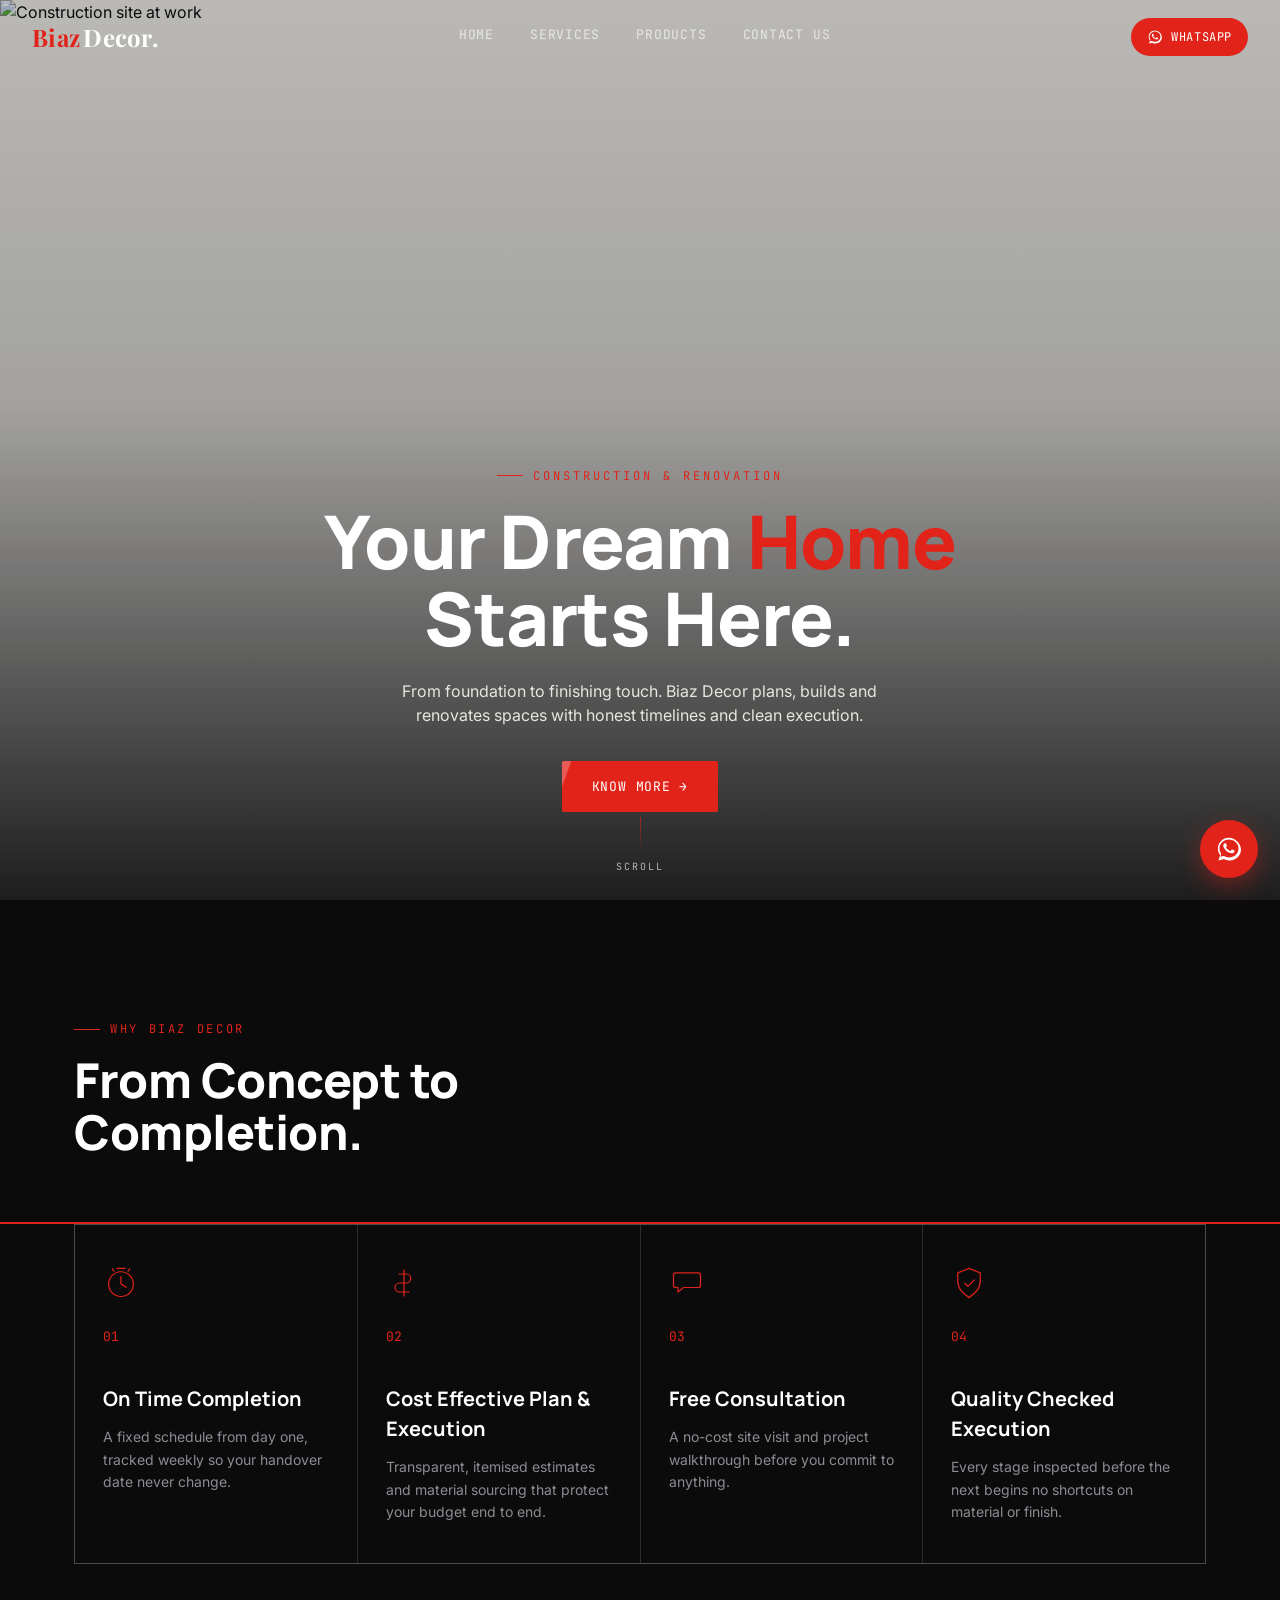
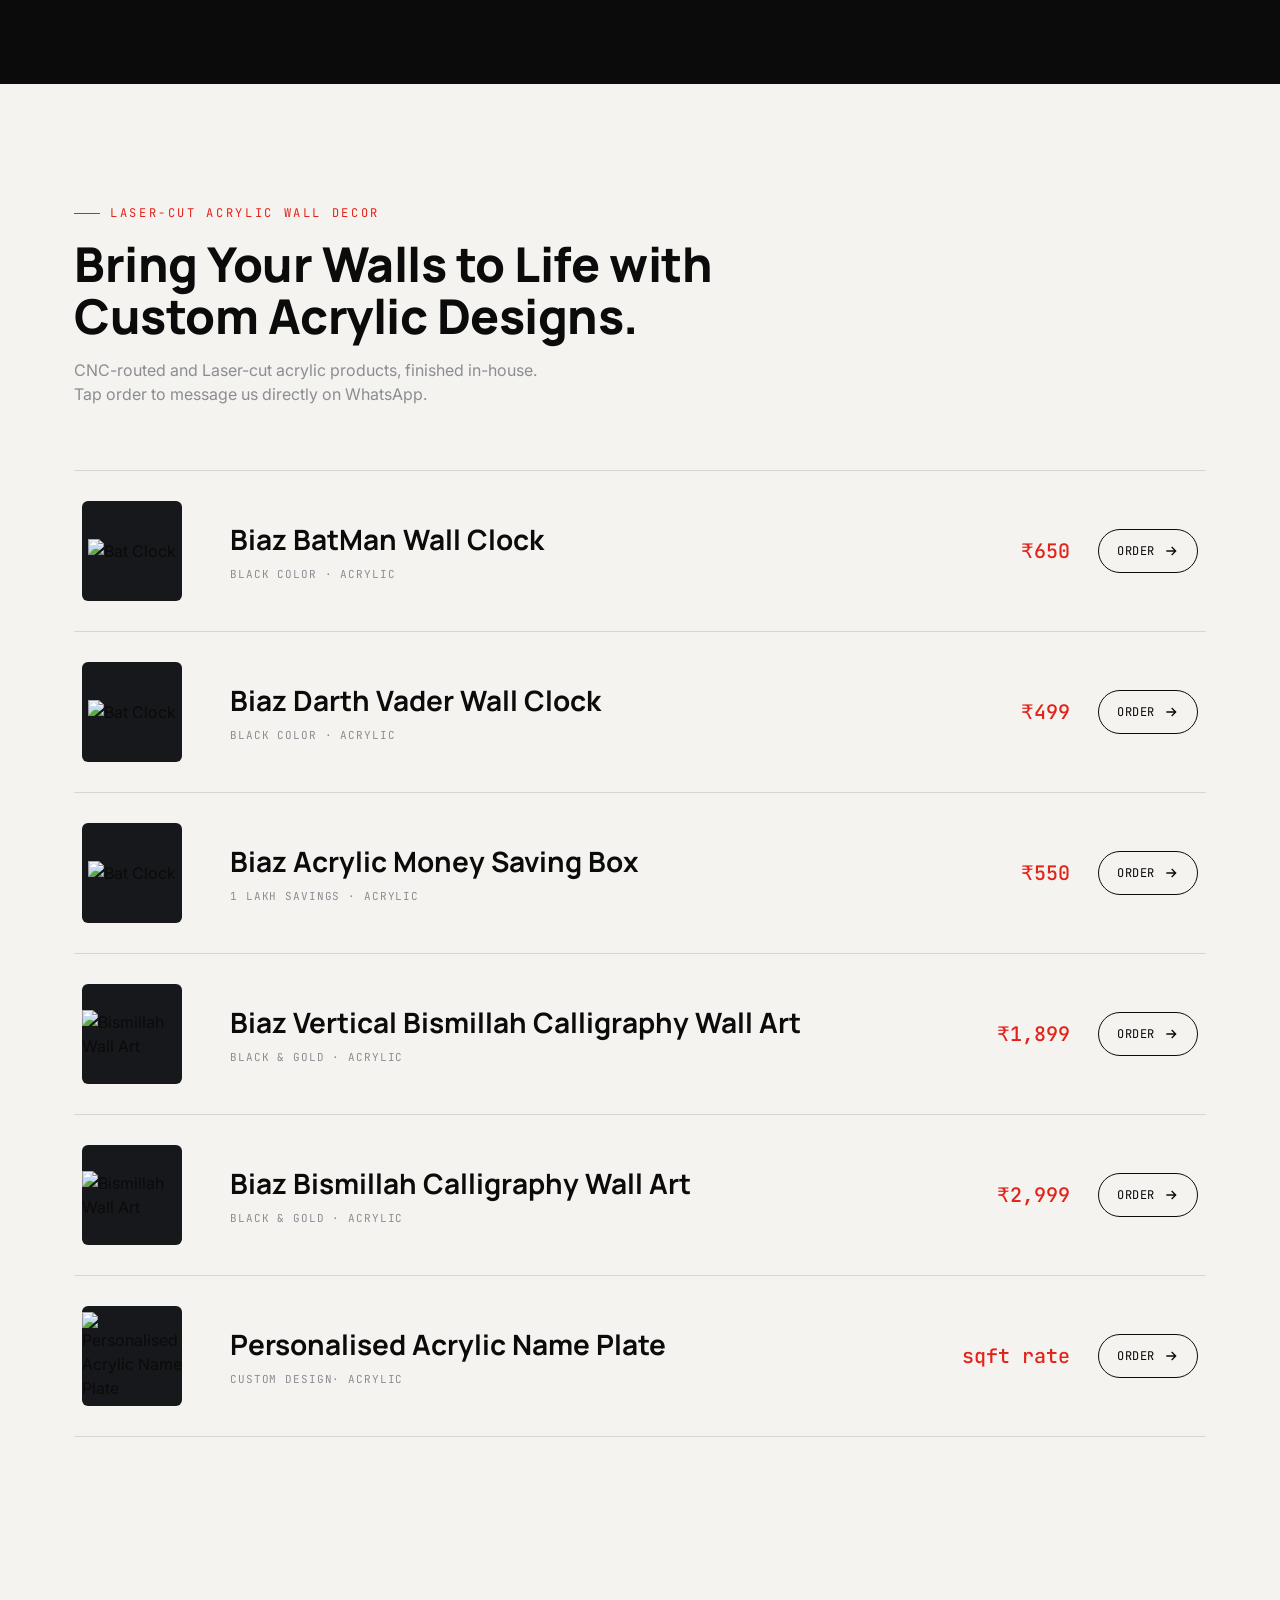
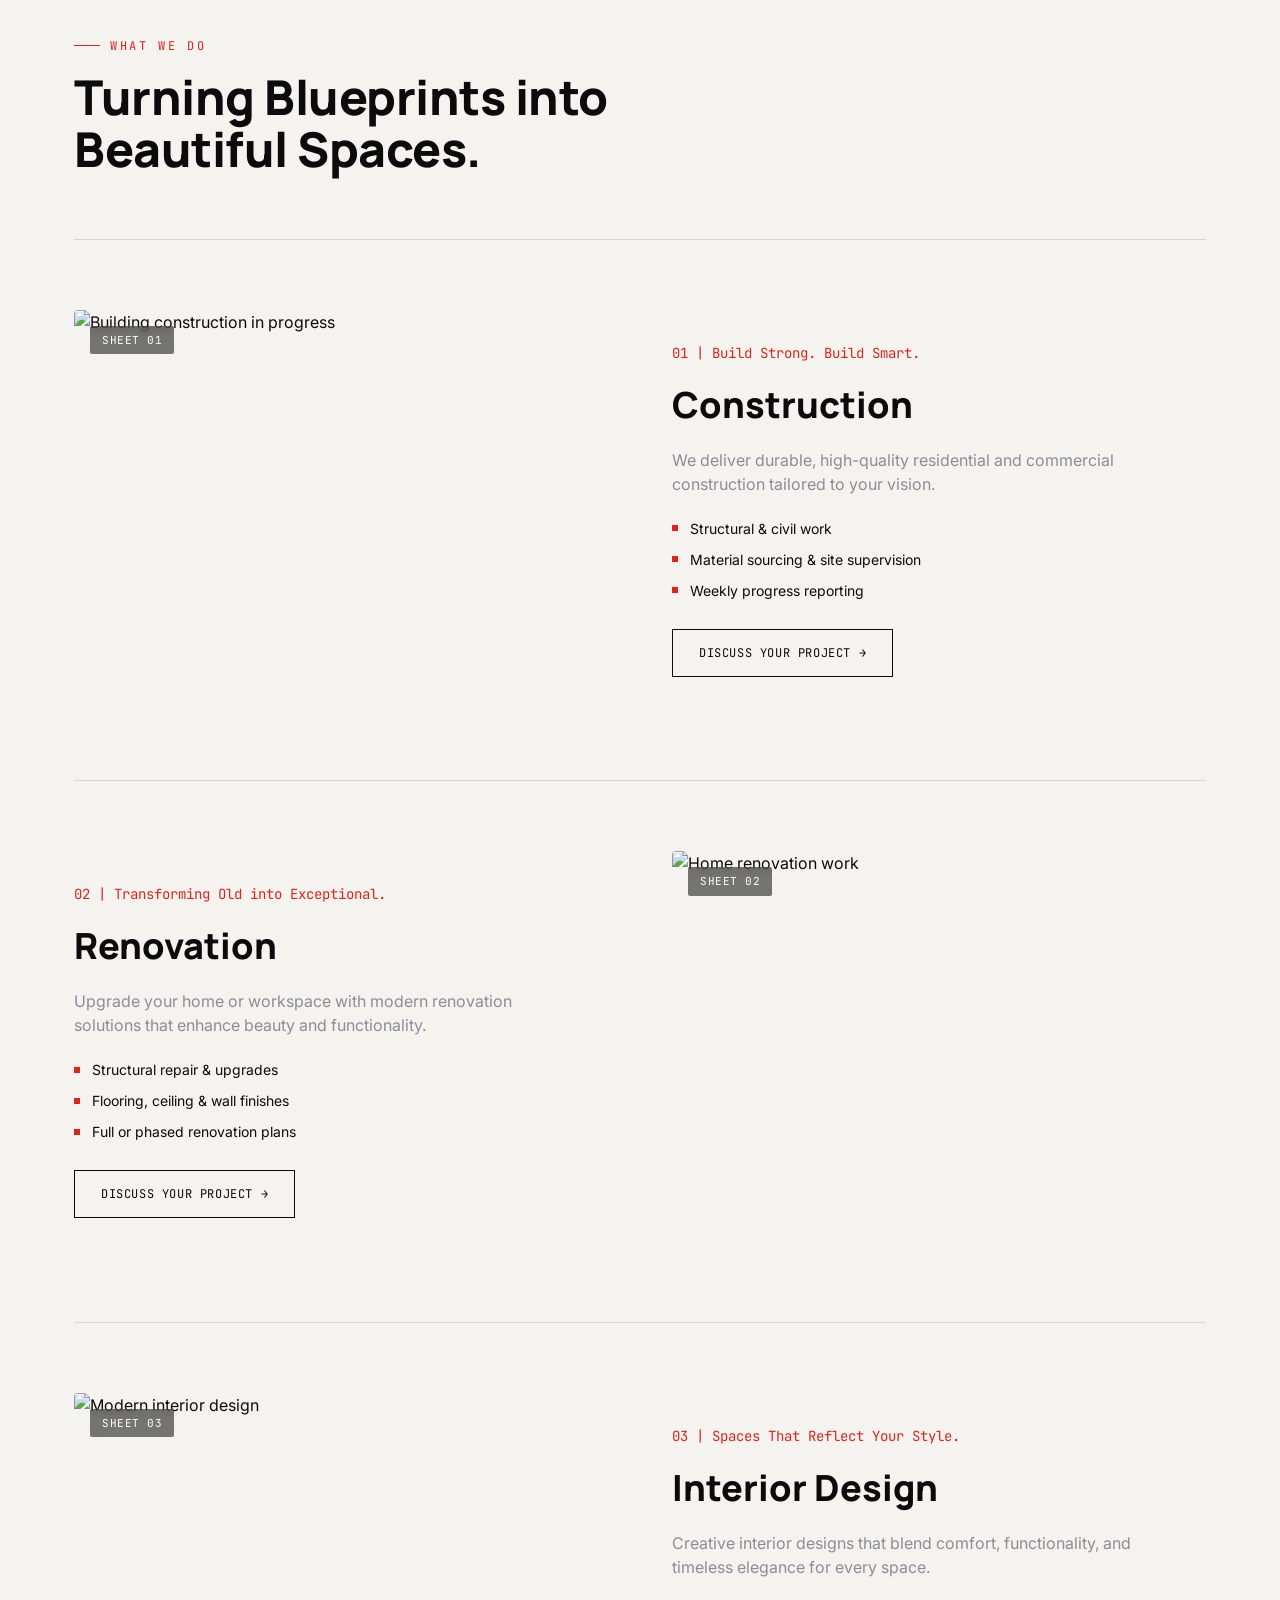
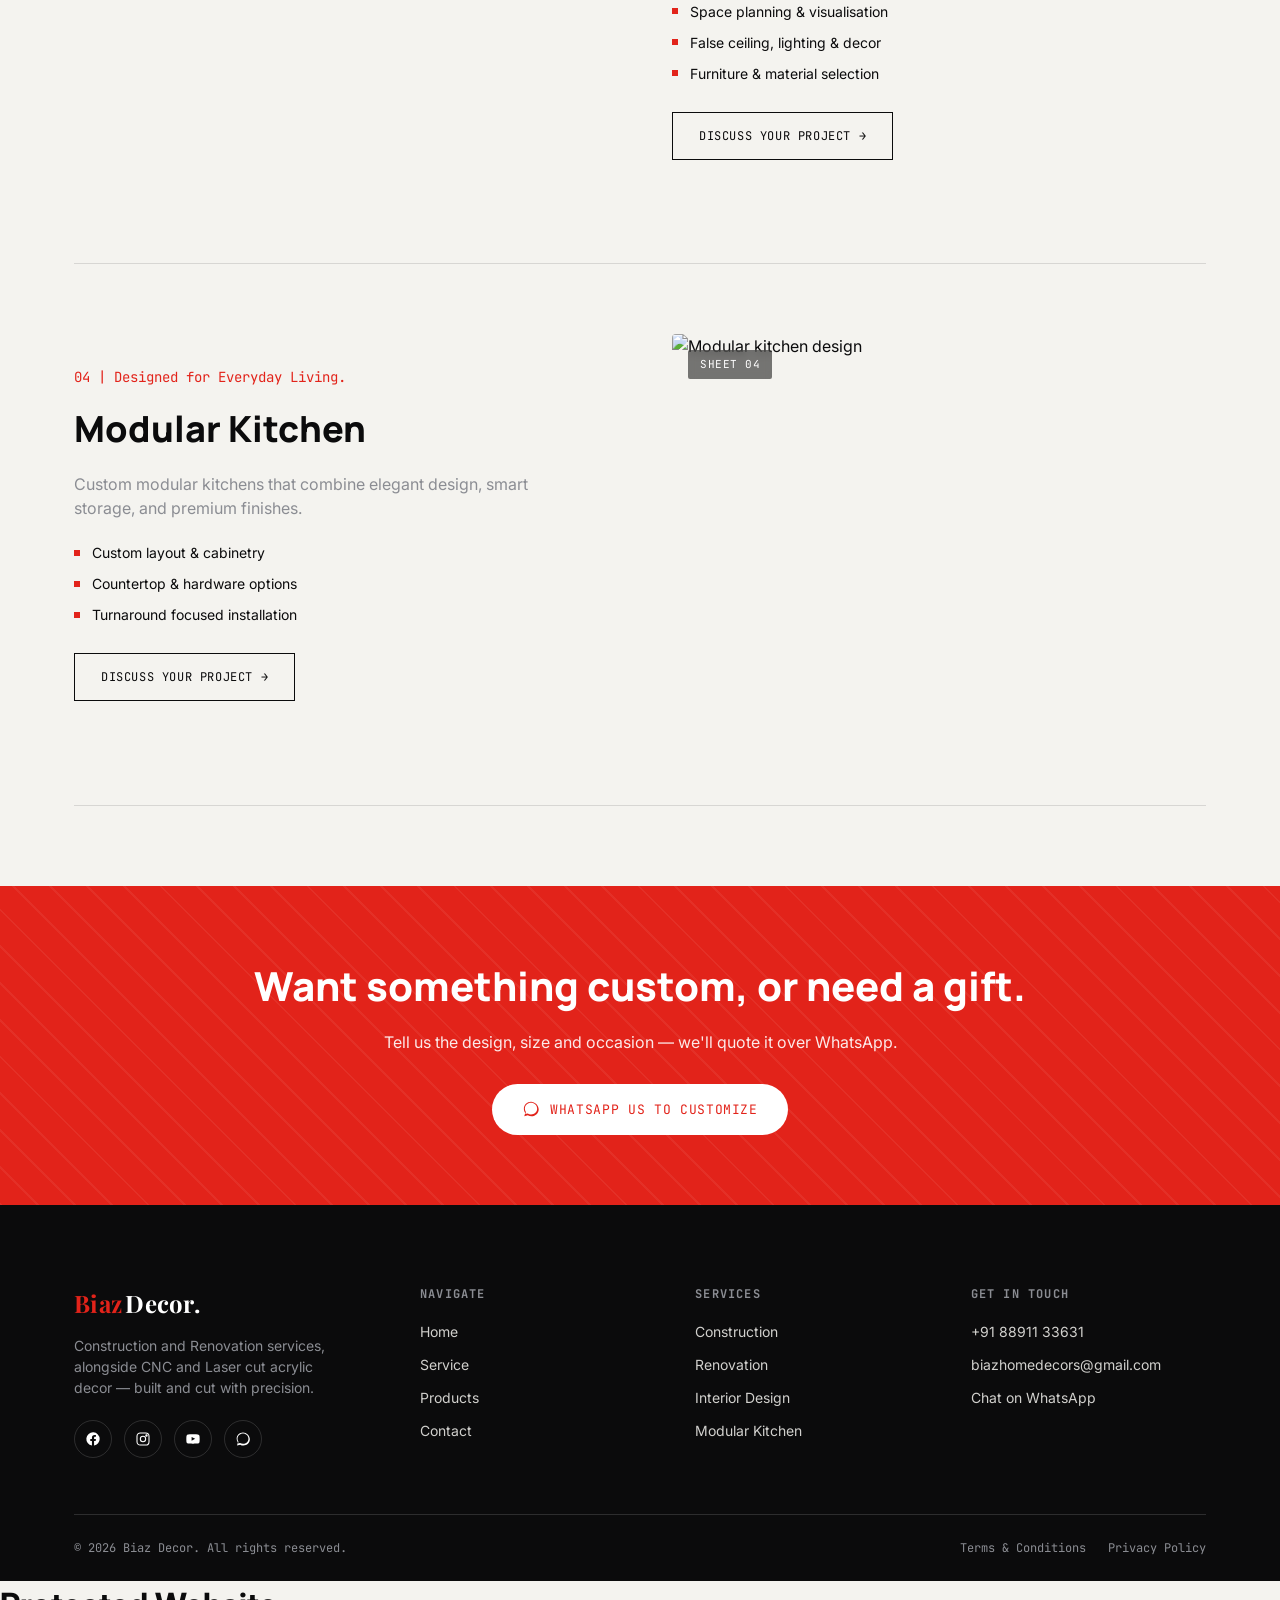
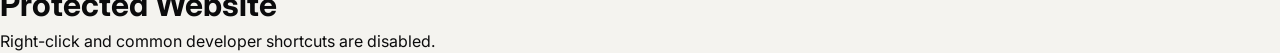
==== index.html @ df03d9a6 "Add files via upload" ====
<!DOCTYPE html>
<html lang="en">
<head>
<meta charset="UTF-8">
<meta name="viewport" content="width=device-width, initial-scale=1.0">
<title>Biaz Decor — Construction, Renovation &amp; Laser-Cut Acrylic Decor</title>
<meta name="description" content="Biaz Decor — on-time construction, renovation, interior design &amp; modular kitchens, plus CNC laser-cut acrylic decor pieces.">
<link rel="preconnect" href="https://fonts.googleapis.com">
<link rel="preconnect" href="https://fonts.gstatic.com" crossorigin>
<link href="https://fonts.googleapis.com/css2?family=Playfair+Display:wght@700;800&family=Manrope:wght@700;800&family=Inter:wght@400;500;600&family=JetBrains+Mono:wght@400;500&display=swap" rel="stylesheet">
<link rel="stylesheet" href="style.css">
</head>
<body>

<!-- ============ HEADER ============ -->
<header class="site-header">
  <a href="index.html" class="brand"><span class="red">Biaz</span>Decor.</a>
  <nav class="main-nav">
    <a href="index.html#home">Home</a>
    <a href="index.html#services">Services</a>
    <a href="index.html#products">Products</a>
    <a href="contact.html">Contact Us</a>
  </nav>
  <div class="header-actions">
    <a class="btn-wa-small" data-wa-message="Hi Biaz Decor, I have a query." href="https://wa.me/ 918891133631">
      <svg viewBox="0 0 32 32" width="16" height="16" fill="currentColor"><path d="M16 3C9 3 3.3 8.6 3.3 15.5c0 2.7.9 5.3 2.5 7.4L4 29l6.3-1.7c2 1.1 4.3 1.7 6.7 1.7 7 0 12.7-5.6 12.7-12.5S23 3 16 3zm0 22.7c-2.1 0-4.1-.6-5.9-1.6l-.4-.2-3.7 1 1-3.6-.3-.4a10.4 10.4 0 0 1-1.6-5.4C5.1 9.6 9.9 5 16 5c6.1 0 10.9 4.6 10.9 10.5S22.1 25.7 16 25.7zm5.9-7.9c-.3-.2-1.9-1-2.2-1.1-.3-.1-.5-.2-.7.2-.2.3-.8 1.1-1 1.3-.2.2-.4.2-.7.1-2-1-3.3-1.7-4.6-3.9-.3-.6.3-.5.9-1.7.1-.2 0-.4 0-.5-.1-.2-.7-1.8-1-2.4-.3-.6-.5-.5-.7-.5h-.6c-.2 0-.5.1-.8.4-.3.3-1 1-1 2.5s1.1 2.9 1.2 3.1c.1.2 2.2 3.5 5.4 4.8 2 .8 2.8.9 3.8.8.6-.1 1.9-.8 2.2-1.5.3-.7.3-1.3.2-1.5-.1-.1-.3-.2-.6-.4z"/></svg>
      WhatsApp
    </a>
    <button class="hamburger" aria-label="Menu">
      <span></span><span></span><span></span>
    </button>
  </div>
</header>

<!-- mobile nav -->
<div class="mobile-nav">
  <a href="index.html#home">Home</a>
  <a href="index.html#services">Services</a>
  <a href="index.html#products">Products</a>
  <a href="contact.html">Contact</a>
  <a class="red-link" data-wa-message="Hi Biaz Decor, I have a query." href="https://wa.me/ 918891133631">WhatsApp Us</a>
</div>

<!-- floating whatsapp -->
<a class="wa-float" data-wa-message="Hi Biaz Decor, I have a query." href="https://wa.me/ 918891133631" aria-label="Chat on WhatsApp">
  <svg viewBox="0 0 32 32" fill="#fff"><path d="M16 3C9 3 3.3 8.6 3.3 15.5c0 2.7.9 5.3 2.5 7.4L4 29l6.3-1.7c2 1.1 4.3 1.7 6.7 1.7 7 0 12.7-5.6 12.7-12.5S23 3 16 3zm0 22.7c-2.1 0-4.1-.6-5.9-1.6l-.4-.2-3.7 1 1-3.6-.3-.4a10.4 10.4 0 0 1-1.6-5.4C5.1 9.6 9.9 5 16 5c6.1 0 10.9 4.6 10.9 10.5S22.1 25.7 16 25.7zm5.9-7.9c-.3-.2-1.9-1-2.2-1.1-.3-.1-.5-.2-.7.2-.2.3-.8 1.1-1 1.3-.2.2-.4.2-.7.1-2-1-3.3-1.7-4.6-3.9-.3-.6.3-.5.9-1.7.1-.2 0-.4 0-.5-.1-.2-.7-1.8-1-2.4-.3-.6-.5-.5-.7-.5h-.6c-.2 0-.5.1-.8.4-.3.3-1 1-1 2.5s1.1 2.9 1.2 3.1c.1.2 2.2 3.5 5.4 4.8 2 .8 2.8.9 3.8.8.6-.1 1.9-.8 2.2-1.5.3-.7.3-1.3.2-1.5-.1-.1-.3-.2-.6-.4z"/></svg>
</a>

<!-- ============ HERO ============ -->
<section class="hero" id="home">
  <div class="hero-media">
    <img src="image/hero 1.jpg" alt="Construction site at work">
  </div>
  <div class="hero-content">
    <span class="hero-eyebrow">Construction &amp; Renovation</span>
    <h1>Your Dream <em>Home</em><br>Starts Here.</h1>
    <p>From foundation to finishing touch. Biaz Decor plans, builds and renovates spaces with honest timelines and clean execution.</p>
    <a href="#services" class="btn-primary">Know More →</a>
  </div>
  <div class="scroll-cue"><div class="line"></div><span class="mono" style="font-size:10px;letter-spacing:.2em;">SCROLL</span></div>
</section>

<!-- ============ FEATURES ============ -->
<section class="section section-dark" id="features">
  <div class="container">
    <div class="section-head reveal">
      <span class="eyebrow">Why Biaz Decor</span>
      <h2>From Concept to Completion.</h2>
    </div>
  </div>
  <div class="kerf"></div>
  <div class="container">
    <div class="features-grid reveal-stagger">

      <div class="feature-card reveal">
        <svg class="feature-icon" viewBox="0 0 64 64" fill="none" stroke="currentColor" stroke-width="2.2"><circle cx="32" cy="34" r="22"/><path d="M32 20v14l10 6"/><path d="M24 6h16M20 12l-4-6M44 12l4-6"/></svg>
        <span class="feature-num mono">01</span>
        <h3>On Time Completion</h3>
        <p>A fixed schedule from day one, tracked weekly so your handover date never change.</p>
      </div>

      <div class="feature-card reveal">
        <svg class="feature-icon" viewBox="0 0 64 64" fill="none" stroke="currentColor" stroke-width="2.2"><path d="M32 8v48M22 16h14a8 8 0 0 1 0 16H24a8 8 0 0 0 0 16h18"/></svg>
        <span class="feature-num mono">02</span>
        <h3>Cost Effective Plan &amp; Execution</h3>
        <p>Transparent, itemised estimates and material sourcing that protect your budget end to end.</p>
      </div>

      <div class="feature-card reveal">
        <svg class="feature-icon" viewBox="0 0 64 64" fill="none" stroke="currentColor" stroke-width="2.2"><path d="M12 14h40a4 4 0 0 1 4 4v18a4 4 0 0 1-4 4H26l-10 8v-8h-4a4 4 0 0 1-4-4V18a4 4 0 0 1 4-4z"/></svg>
        <span class="feature-num mono">03</span>
        <h3>Free Consultation</h3>
        <p>A no-cost site visit and project walkthrough before you commit to anything.</p>
      </div>

      <div class="feature-card reveal">
        <svg class="feature-icon" viewBox="0 0 64 64" fill="none" stroke="currentColor" stroke-width="2.2"><path d="M32 6l20 8v14c0 14-8.5 22-20 30C20.5 50 12 42 12 28V14z"/><path d="M24 32l6 6 12-12"/></svg>
        <span class="feature-num mono">04</span>
        <h3>Quality Checked Execution</h3>
        <p>Every stage inspected before the next begins no shortcuts on material or finish.</p>
      </div>

    </div>
  </div>
</section>

<!-- ============ PRODUCTS ============ -->
<section class="section" id="products">
  <div class="container">
    <div class="section-head reveal">
      <span class="eyebrow">Laser-Cut Acrylic Wall Decor</span>
      <h2>Bring Your Walls to Life with Custom Acrylic Designs.</h2>
      <p>CNC-routed and Laser-cut acrylic products, finished in-house. <br>Tap order to message us directly on WhatsApp.</p>
    </div>

    <div class="products-wrap">

      <div class="product-row">
        <div class="product-visual"><img src="image/bc.jpg" alt="Bat Clock" loading="lazy"></div>
        <div class="product-info">
          <h3>Biaz BatMan Wall Clock</h3>
          <span class="tag mono">Black Color · Acrylic</span>
        </div>
        <div class="product-price mono">₹650</div>
        <a class="btn-order tick-corners" href="#" data-order="BatMan Wall Clock" data-price="650">
          Order <svg viewBox="0 0 24 24" fill="none" stroke="currentColor" stroke-width="2"><path d="M5 12h14M13 6l6 6-6 6"/></svg>
          <span class="tc-b1"></span><span class="tc-b2"></span>
        </a>
      </div>

      <div class="product-row">
        <div class="product-visual"><img src="image/sc.jpg" alt="Bat Clock" loading="lazy"></svg></div>
        <div class="product-info">
          <h3>Biaz Darth Vader Wall Clock</h3>
          <span class="tag mono">Black Color · Acrylic</span>
        </div>
        <div class="product-price mono">₹499</div>
        <a class="btn-order tick-corners" href="#" data-order="Darth Vader Wall Clock" data-price="499">
          Order <svg viewBox="0 0 24 24" fill="none" stroke="currentColor" stroke-width="2"><path d="M5 12h14M13 6l6 6-6 6"/></svg>
          <span class="tc-b1"></span><span class="tc-b2"></span>
        </a>
      </div>

      <div class="product-row">
        <div class="product-visual"><img src="image/mb.jpg" alt="Bat Clock" loading="lazy"></svg></div>
        <div class="product-info">
          <h3>Biaz Acrylic Money Saving Box</h3>
          <span class="tag mono">1 Lakh Savings · Acrylic</span>
        </div>
        <div class="product-price mono">₹550</div>
        <a class="btn-order tick-corners" href="#" data-order="Acrylic Money Saving Box" data-price="550">
          Order <svg viewBox="0 0 24 24" fill="none" stroke="currentColor" stroke-width="2"><path d="M5 12h14M13 6l6 6-6 6"/></svg>
          <span class="tc-b1"></span><span class="tc-b2"></span>
        </a>
      </div>

      <div class="product-row">
        <div class="product-visual"><img src="image/vb.jpg" alt="Bismillah Wall Art" loading="lazy"></svg></div>
        <div class="product-info">
          <h3>Biaz Vertical Bismillah Calligraphy Wall Art</h3>
          <span class="tag mono">Black & Gold · Acrylic</span>
        </div>
        <div class="product-price mono">₹1,899</div>
        <a class="btn-order tick-corners" href="#" data-order="Vertical Bismillah Calligraphy Wall Art" data-price="1899">
          Order <svg viewBox="0 0 24 24" fill="none" stroke="currentColor" stroke-width="2"><path d="M5 12h14M13 6l6 6-6 6"/></svg>
          <span class="tc-b1"></span><span class="tc-b2"></span>
        </a>
      </div>

      <div class="product-row">
        <div class="product-visual"><img src="image/hb.jpg" alt="Bismillah Wall Art" loading="lazy"></svg></div>
        <div class="product-info">
          <h3>Biaz Bismillah Calligraphy Wall Art</h3>
          <span class="tag mono">Black & Gold · Acrylic</span>
        </div>
        <div class="product-price mono">₹2,999</div>
        <a class="btn-order tick-corners" href="#" data-order="Bismillah Calligraphy Wall Art" data-price="2999">
          Order <svg viewBox="0 0 24 24" fill="none" stroke="currentColor" stroke-width="2"><path d="M5 12h14M13 6l6 6-6 6"/></svg>
          <span class="tc-b1"></span><span class="tc-b2"></span>
        </a>
      </div>

      <div class="product-row">
        <div class="product-visual"><img src="image/ps.jpg" alt="Personalised Acrylic Name Plate" loading="lazy"></svg></div>
        <div class="product-info">
          <h3>Personalised Acrylic Name Plate</h3>
          <span class="tag mono">Custom Design· Acrylic</span>
        </div>
        <div class="product-price mono">sqft rate</div>
        <a class="btn-order tick-corners" href="#" data-order="Personalised Acrylic Name Plate">
          Order <svg viewBox="0 0 24 24" fill="none" stroke="currentColor" stroke-width="2"><path d="M5 12h14M13 6l6 6-6 6"/></svg>
          <span class="tc-b1"></span><span class="tc-b2"></span>
        </a>
      </div>

    </div>
  </div>
</section>

<!-- ============ SERVICES ============ -->
<section class="section section-tight" id="services">
  <div class="container">
    <div class="section-head reveal">
      <span class="eyebrow">What We Do</span>
      <h2>Turning Blueprints into Beautiful Spaces.</h2>
    </div>

    <div class="services-wrap">

      <div class="service-block reveal">
        <div class="service-media">
          <img src="image/cons.jpg" alt="Building construction in progress">
          <span class="service-sheet mono">SHEET 01</span>
        </div>
        <div class="service-copy">
          <span class="num mono">01 | Build Strong. Build Smart.</span>
          <h3>Construction</h3>
          <p>We deliver durable, high-quality residential and commercial construction tailored to your vision.</p>
          <ul class="service-points">
            <li>Structural &amp; civil work</li>
            <li>Material sourcing &amp; site supervision</li>
            <li>Weekly progress reporting</li>
          </ul>
          <a href="contact.html" class="btn-outline">Discuss Your Project →</a>
        </div>
      </div>

      <div class="service-block reverse reveal">
        <div class="service-media">
          <img src="image/ren.jpg" alt="Home renovation work">
          <span class="service-sheet mono">SHEET 02</span>
        </div>
        <div class="service-copy">
          <span class="num mono">02 | Transforming Old into Exceptional.</span>
          <h3>Renovation</h3>
          <p>Upgrade your home or workspace with modern renovation solutions that enhance beauty and functionality.</p>
          <ul class="service-points">
            <li>Structural repair &amp; upgrades</li>
            <li>Flooring, ceiling &amp; wall finishes</li>
            <li>Full or phased renovation plans</li>
          </ul>
          <a href="contact.html" class="btn-outline">Discuss Your Project →</a>
        </div>
      </div>

      <div class="service-block reveal">
        <div class="service-media">
          <img src="image/int.jpg" alt="Modern interior design">
          <span class="service-sheet mono">SHEET 03</span>
        </div>
        <div class="service-copy">
          <span class="num mono">03 | Spaces That Reflect Your Style.</span>
          <h3>Interior Design</h3>
          <p>Creative interior designs that blend comfort, functionality, and timeless elegance for every space.</p>
          <ul class="service-points">
            <li>Space planning &amp; visualisation</li>
            <li>False ceiling, lighting &amp; decor</li>
            <li>Furniture &amp; material selection</li>
          </ul>
          <a href="contact.html" class="btn-outline">Discuss Your Project →</a>
        </div>
      </div>

      <div class="service-block reverse reveal">
        <div class="service-media">
          <img src="image/mod.jpg" alt="Modular kitchen design">
          <span class="service-sheet mono">SHEET 04</span>
        </div>
        <div class="service-copy">
          <span class="num mono">04 | Designed for Everyday Living.</span>
          <h3>Modular Kitchen</h3>
          <p>Custom modular kitchens that combine elegant design, smart storage, and premium finishes.</p>
          <ul class="service-points">
            <li>Custom layout &amp; cabinetry</li>
            <li>Countertop &amp; hardware options</li>
            <li>Turnaround focused installation</li>
          </ul>
          <a href="contact.html" class="btn-outline">Discuss Your Project →</a>
        </div>
      </div>

    </div>
  </div>
</section>

<!-- ============ CUSTOM / GIFTING BANNER ============ -->
<section class="custom-banner reveal">
  <h2>Want something custom, or need a gift.</h2>
  <p>Tell us the design, size and occasion — we'll quote it over WhatsApp.</p>
  <a class="btn-white" data-wa-message="Hi Biaz Decor, I would like to customize a order." href="#">
    <svg viewBox="0 0 32 32" width="18" height="18" fill="currentColor"><path d="M16 3C9 3 3.3 8.6 3.3 15.5c0 2.7.9 5.3 2.5 7.4L4 29l6.3-1.7c2 1.1 4.3 1.7 6.7 1.7 7 0 12.7-5.6 12.7-12.5S23 3 16 3zm0 22.7c-2.1 0-4.1-.6-5.9-1.6l-.4-.2-3.7 1 1-3.6-.3-.4a10.4 10.4 0 0 1-1.6-5.4C5.1 9.6 9.9 5 16 5c6.1 0 10.9 4.6 10.9 10.5S22.1 25.7 16 25.7z"/></svg>
    WhatsApp Us to Customize
  </a>
</section>

<!-- ============ FOOTER ============ -->
<footer class="site-footer">
  <div class="container">
    <div class="footer-top">
      <div class="footer-brand">
        <a href="index.html" class="brand"><span class="red">Biaz</span>Decor.</a>
        <p>Construction and Renovation services, alongside CNC and Laser cut acrylic  decor — built and cut with precision.</p>
        <div class="social-row">
          <a href="https://www.facebook.com/people/BIAZ-HOME-DECOR/61564172278877/" aria-label="Facebook"><svg viewBox="0 0 24 24" fill="#fff"><path d="M22 12a10 10 0 1 0-11.6 9.9v-7H7.9V12h2.5V9.8c0-2.5 1.5-3.9 3.8-3.9 1.1 0 2.2.2 2.2.2v2.4h-1.2c-1.2 0-1.6.8-1.6 1.6V12h2.8l-.4 2.9h-2.4v7A10 10 0 0 0 22 12z"/></svg></a>
          <a href="https://www.instagram.com/biaz_homedecors/" aria-label="Instagram"><svg viewBox="0 0 24 24" fill="none" stroke="#fff" stroke-width="1.6"><rect x="3" y="3" width="18" height="18" rx="5"/><circle cx="12" cy="12" r="4"/><circle cx="17.2" cy="6.8" r="1"/></svg></a>
          <a href="https://www.youtube.com/@biazdecor" aria-label="YouTube"><svg viewBox="0 0 24 24" fill="#fff"><path d="M21.8 8s-.2-1.4-.8-2c-.8-.8-1.6-.8-2-.9C16 5 12 5 12 5s-4 0-7 .1c-.4 0-1.2.1-2 .9-.6.6-.8 2-.8 2S2 9.6 2 11.3v1.4C2 14.4 2.2 16 2.2 16s.2 1.4.8 2c.8.8 1.8.7 2.3.8C7 19 12 19 12 19s4 0 7-.2c.4 0 1.2-.1 2-.8.6-.6.8-2 .8-2s.2-1.6.2-3.3v-1.4C22 9.6 21.8 8 21.8 8zM9.9 14.6V9l5.4 2.8-5.4 2.8z"/></svg></a>
          <a data-wa-message="Hi Biaz Decor, I have a query." href="#" aria-label="WhatsApp"><svg viewBox="0 0 32 32" fill="#fff"><path d="M16 3C9 3 3.3 8.6 3.3 15.5c0 2.7.9 5.3 2.5 7.4L4 29l6.3-1.7c2 1.1 4.3 1.7 6.7 1.7 7 0 12.7-5.6 12.7-12.5S23 3 16 3zm0 22.7c-2.1 0-4.1-.6-5.9-1.6l-.4-.2-3.7 1 1-3.6-.3-.4a10.4 10.4 0 0 1-1.6-5.4C5.1 9.6 9.9 5 16 5c6.1 0 10.9 4.6 10.9 10.5S22.1 25.7 16 25.7z"/></svg></a>
        </div>
      </div>
      <div class="footer-col">
        <h4>Navigate</h4>
        <a href="index.html#home">Home</a>
        <a href="index.html#services">Service</a>
        <a href="index.html#products">Products</a>
        <a href="contact.html">Contact</a>
      </div>
      <div class="footer-col">
        <h4>Services</h4>
        <a href="index.html#services">Construction</a>
        <a href="index.html#services">Renovation</a>
        <a href="index.html#services">Interior Design</a>
        <a href="index.html#services">Modular Kitchen</a>
      </div>
      <div class="footer-col">
        <h4>Get In Touch</h4>
        <a href="tel:+918891133631">+91 88911 33631</a>
        <a href="mailto:biazhomedecors@gmail.com">biazhomedecors@gmail.com</a>
        <a data-wa-message="Hi Biaz Decor, I have a query." href="#">Chat on WhatsApp</a>
      </div>
    </div>
    <div class="footer-bottom">
      <span>&copy; <span data-year></span> Biaz Decor. All rights reserved.</span>
      <div class="footer-legal">
        <a href="terms.html">Terms &amp; Conditions</a>
        <a href="privacy.html">Privacy Policy</a>
      </div>
    </div>
  </div>
</footer>

<html lang="en">
<head>
    <meta charset="UTF-8">
    <meta name="viewport" content="width=device-width, initial-scale=1.0">
    <title>Disable Right Click & Keys</title>
</head>
<body>

    <h1>Protected Website</h1>
    <p>Right-click and common developer shortcuts are disabled.</p>

    <script>
        // Disable Right Click
        document.addEventListener("contextmenu", function (e) {
            e.preventDefault();
            alert("Right-click is disabled.");
        });

        // Disable keyboard shortcuts
        document.addEventListener("keydown", function (e) {

            // F12
            if (e.key === "F12") {
                e.preventDefault();
            }

            // Ctrl+Shift+I
            if (e.ctrlKey && e.shiftKey && e.key.toLowerCase() === "i") {
                e.preventDefault();
            }

            // Ctrl+Shift+J
            if (e.ctrlKey && e.shiftKey && e.key.toLowerCase() === "j") {
                e.preventDefault();
            }

            // Ctrl+Shift+C
            if (e.ctrlKey && e.shiftKey && e.key.toLowerCase() === "c") {
                e.preventDefault();
            }

            // Ctrl+U (View Source)
            if (e.ctrlKey && e.key.toLowerCase() === "u") {
                e.preventDefault();
            }

            // Ctrl+S (Optional)
            if (e.ctrlKey && e.key.toLowerCase() === "s") {
                e.preventDefault();
            }

            // Ctrl+P (Optional)
            if (e.ctrlKey && e.key.toLowerCase() === "p") {
                e.preventDefault();
            }
        });
    </script>

</body>
</html>

<script src="script.js"></script>
</body>
</html>
---- style.css ----
/* ============================================================
   BIAZ DECOR — design tokens
   Concept: laser-cut precision × construction blueprint
   ============================================================ */
:root{
  --red:#E2231A;
  --red-dark:#A8140D;
  --red-glow: rgba(226,35,26,.45);
  --black:#0B0B0C;
  --charcoal:#17181B;
  --charcoal-2:#1F2024;
  --bone:#F4F3EF;
  --bone-dim:#E7E5DF;
  --white:#FFFFFF;
  --gray:#8B8D93;
  --line-dark: rgba(255,255,255,.14);
  --line-light: rgba(11,11,12,.12);

  --font-display: 'Manrope', sans-serif;
  --font-logo: 'Playfair Display', serif;
  --font-body: 'Inter', sans-serif;
  --font-mono: 'JetBrains Mono', monospace;

  --container: 1180px;
  --ease: cubic-bezier(.16,.84,.32,1);
}

*{box-sizing:border-box; margin:0; padding:0;}
html{scroll-behavior:smooth;}
body{
  font-family: var(--font-body);
  background: var(--bone);
  color: var(--black);
  line-height:1.5;
  -webkit-font-smoothing:antialiased;
  overflow-x:hidden;
}
img{max-width:100%; display:block;}
a{color:inherit; text-decoration:none;}
ul{list-style:none;}
button{font-family:inherit; cursor:pointer;}
.container{max-width:var(--container); margin:0 auto; padding:0 24px;}
.mono{font-family:var(--font-mono);}

@media (prefers-reduced-motion: reduce){
  *{animation-duration:.001ms !important; animation-iteration-count:1 !important; transition-duration:.001ms !important; scroll-behavior:auto !important;}
}

/* ---------------- reveal-on-scroll ---------------- */
.reveal{
  opacity:0;
  transform: translateY(28px);
  transition: opacity .8s var(--ease), transform .8s var(--ease);
}
.reveal.in{ opacity:1; transform:translateY(0); }
.reveal-stagger > * { transition-delay: calc(var(--i, 0) * 90ms); }

/* ---------------- kerf line (signature element) ---------------- */
.kerf{
  position:relative;
  height:2px;
  width:100%;
  background: var(--line-dark);
  overflow:hidden;
}
.kerf.on-light{ background: var(--line-light); }
.kerf::before{
  content:'';
  position:absolute; inset:0;
  background: var(--red);
  transform: scaleX(0);
  transform-origin:left;
  transition: transform 1.1s var(--ease);
}
.kerf.in::before{ transform: scaleX(1); }

.tick-corners{ position:relative; }
.tick-corners::before, .tick-corners::after,
.tick-corners .tc-b1, .tick-corners .tc-b2{
  content:''; position:absolute; width:14px; height:14px;
  border-color: var(--red); border-style:solid; border-width:0;
  opacity:0; transition: opacity .35s var(--ease), width .35s var(--ease), height .35s var(--ease);
}
.tick-corners::before{ top:-1px; left:-1px; border-top-width:2px; border-left-width:2px; }
.tick-corners::after{ top:-1px; right:-1px; border-top-width:2px; border-right-width:2px; }
.tick-corners .tc-b1{ bottom:-1px; left:-1px; border-bottom-width:2px; border-left-width:2px; }
.tick-corners .tc-b2{ bottom:-1px; right:-1px; border-bottom-width:2px; border-right-width:2px; }
.tick-corners:hover::before, .tick-corners:hover::after,
.tick-corners:hover .tc-b1, .tick-corners:hover .tc-b2{ opacity:1; width:22px; height:22px; }

/* ================= HEADER ================= */
.site-header{
  position:fixed; top:0; left:0; right:0; z-index:100;
  display:flex; align-items:center; justify-content:space-between;
  padding: 18px 32px;
  background: rgba(11,11,12,.0);
  transition: background .4s var(--ease), padding .4s var(--ease), backdrop-filter .4s var(--ease);
}
.site-header.scrolled{
  background: rgba(11,11,12,.82);
  backdrop-filter: blur(10px);
  padding: 12px 32px;
  border-bottom:1px solid var(--line-dark);
}
/* Pages without a dark full-bleed hero (Contact, Terms, Privacy) need a solid
   header from the very first frame, since white logo/nav text would otherwise
   sit invisibly on a light page background until the user scrolls. */
body.solid-header .site-header{
  background: rgba(11,11,12,.92);
  backdrop-filter: blur(10px);
  border-bottom:1px solid var(--line-dark);
  padding: 12px 32px;
}
.brand{
  font-family:var(--font-logo); font-weight:700;
  font-size:24px; letter-spacing:.3px; color:var(--white);
  display:flex; gap:3px;
}
.brand span.red{color:var(--red);}
.main-nav{ display:flex; align-items:center; gap:36px; }
.main-nav a{
  font-family:var(--font-mono); font-size:13px; letter-spacing:.06em; text-transform:uppercase;
  color:var(--bone); opacity:.8; position:relative; padding-bottom:4px;
}
.main-nav a::after{
  content:''; position:absolute; left:0; bottom:0; height:1px; width:0; background:var(--red);
  transition:width .3s var(--ease);
}
.main-nav a:hover{opacity:1;}
.main-nav a:hover::after{width:100%;}
.header-actions{display:flex; align-items:center; gap:16px;}
.btn-wa-small{
  display:flex; align-items:center; gap:8px;
  background:var(--red); color:var(--white); font-family:var(--font-mono);
  font-size:12px; letter-spacing:.05em; text-transform:uppercase;
  padding:10px 16px; border-radius:100px; border:none;
  transition: transform .25s var(--ease), background .25s var(--ease);
}
.btn-wa-small:hover{ background:var(--red-dark); transform:translateY(-2px); }
.hamburger{ display:none; flex-direction:column; gap:5px; background:none; border:none; z-index:200; }
.hamburger span{ width:26px; height:2px; background:var(--white); transition:.3s var(--ease); }

.mobile-nav{
  position:fixed; inset:0; background:var(--black); z-index:150;
  display:flex; flex-direction:column; align-items:center; justify-content:center; gap:28px;
  transform: translateY(-100%); transition: transform .5s var(--ease);
}
.mobile-nav.open{ transform: translateY(0); }
.mobile-nav a{ font-family:var(--font-display); font-size:28px; color:var(--white); font-weight:700; }
.mobile-nav a.red-link{ color:var(--red); }

/* floating whatsapp */
.wa-float{
  position:fixed; right:22px; bottom:22px; z-index:120;
  width:58px; height:58px; border-radius:50%;
  background:var(--red); display:flex; align-items:center; justify-content:center;
  box-shadow:0 8px 24px rgba(226,35,26,.4);
  animation: pulse-wa 2.6s ease-in-out infinite;
}
.wa-float svg{width:28px; height:28px;}
@keyframes pulse-wa{
  0%,100%{ box-shadow:0 8px 24px rgba(226,35,26,.35);}
  50%{ box-shadow:0 8px 34px rgba(226,35,26,.65);}
}

/* ================= HERO ================= */
.hero{
  position:relative; height:100vh; min-height:640px;
  display:flex; align-items:flex-end; justify-content:center;
  overflow:hidden;
}
.hero-media{ position:absolute; inset:0; }
.hero-media img{ width:100%; height:100%; object-fit:cover; transform:scale(1.08); animation: hero-zoom 14s ease-out forwards; }
@keyframes hero-zoom{ to{ transform:scale(1); } }
.hero-media::after{
  content:''; position:absolute; inset:0;
  background: linear-gradient(180deg, rgba(11,11,12,.25) 0%, rgba(11,11,12,.35) 45%, rgba(11,11,12,.92) 100%);
}
.hero-content{
  position:relative; z-index:2; text-align:center; color:var(--white);
  padding-bottom:88px; max-width:840px; padding-left:20px; padding-right:20px;
}
.hero-eyebrow{
  font-family:var(--font-mono); letter-spacing:.25em; text-transform:uppercase; font-size:12px;
  color:var(--red); margin-bottom:18px; display:inline-flex; align-items:center; gap:10px;
}
.hero-eyebrow::before{ content:''; width:26px; height:1px; background:var(--red); }
.hero-content h1{
  font-family:var(--font-display); font-weight:800; font-size:clamp(36px,6.4vw,74px);
  line-height:1.04; letter-spacing:-.01em; margin-bottom:22px;
}
.hero-content h1 em{ font-style:normal; color:var(--red); }
.hero-content p{ font-size:16px; color:var(--bone-dim); max-width:520px; margin:0 auto 34px; }
.btn-primary{
  display:inline-flex; align-items:center; gap:12px;
  background:var(--red); color:var(--white); font-family:var(--font-mono); font-size:13px;
  letter-spacing:.06em; text-transform:uppercase; padding:16px 30px; border:none; border-radius:2px;
  position:relative; overflow:hidden; transition: transform .3s var(--ease);
}
.btn-primary:hover{ transform:translateY(-3px); }
.btn-primary::before{
  content:''; position:absolute; top:0; left:-40%; width:40%; height:100%;
  background:rgba(255,255,255,.25); transform:skewX(-20deg);
  animation: sweep 3.2s ease-in-out infinite;
}
@keyframes sweep{ 0%{left:-40%;} 55%{left:120%;} 100%{left:120%;} }
.scroll-cue{
  position:absolute; bottom:26px; left:50%; transform:translateX(-50%); z-index:2;
  color:var(--bone); opacity:.7; display:flex; flex-direction:column; align-items:center; gap:8px;
}
.scroll-cue .line{ width:1px; height:34px; background:linear-gradient(var(--red), transparent); animation: cue-move 1.8s ease-in-out infinite; }
@keyframes cue-move{ 0%{opacity:0; transform:translateY(-10px);} 50%{opacity:1;} 100%{opacity:0; transform:translateY(10px);} }

/* ================= SECTION HEADS ================= */
.section{ padding:120px 0; position:relative; }
.section-tight{ padding:80px 0; }
.section-dark{ background:var(--black); color:var(--white); }
.section-head{ max-width:640px; margin-bottom:64px; }
.eyebrow{
  font-family:var(--font-mono); font-size:12px; letter-spacing:.22em; text-transform:uppercase;
  color:var(--red); display:flex; align-items:center; gap:10px; margin-bottom:16px;
}
.eyebrow::before{ content:''; width:26px; height:1px; background:var(--red); }
.section-head h2{
  font-family:var(--font-display); font-weight:800; font-size:clamp(30px,4.4vw,48px); line-height:1.08; letter-spacing:-.01em;
}
.section-head p{ margin-top:16px; color:var(--gray); font-size:16px; max-width:520px; }

/* ================= FEATURES ================= */
.features-grid{
  display:grid; grid-template-columns:repeat(4,1fr); gap:1px;
  background:var(--line-dark); border:1px solid var(--line-dark);
}
.feature-card{
  background:var(--black); padding:40px 28px; position:relative;
  transition: background .4s var(--ease);
}
.feature-card:hover{ background:var(--charcoal-2); }
.feature-num{ font-family:var(--font-mono); color:var(--red); font-size:13px; margin-bottom:38px; display:block; }
.feature-card h3{ font-family:var(--font-display); font-size:20px; font-weight:700; margin-bottom:12px; }
.feature-card p{ color:var(--gray); font-size:14px; line-height:1.6; }
.feature-icon{ width:36px; height:36px; margin-bottom:20px; color:var(--red); }

/* ================= PRODUCTS ================= */
.products-wrap{ display:flex; flex-direction:column; }
.product-row{
  display:grid; grid-template-columns: 120px 1fr auto auto; align-items:center; gap:28px;
  padding:30px 8px; border-top:1px solid var(--line-light);
  transition: background .4s var(--ease), padding .4s var(--ease);
  position:relative;
}
.products-wrap .product-row:last-child{ border-bottom:1px solid var(--line-light); }
.product-row:hover{ background:var(--white); padding-left:20px; padding-right:20px; }
.product-visual{
  width:100px; height:100px; border-radius:6px; background:var(--charcoal);
  display:flex; align-items:center; justify-content:center; overflow:hidden;
  transition: transform .45s var(--ease);
}
.product-row:hover .product-visual{ transform:scale(1.06) rotate(-2deg); }
.product-visual svg{ width:56px; height:56px; }
.product-info h3{ font-family:var(--font-display); font-size:clamp(20px,2.4vw,28px); font-weight:700; }
.product-info span.tag{
  font-family:var(--font-mono); font-size:11px; letter-spacing:.08em; text-transform:uppercase; color:var(--gray);
}
.product-price{ font-family:var(--font-mono); font-size:20px; font-weight:500; color:var(--red); white-space:nowrap; }
.btn-order{
  display:inline-flex; align-items:center; gap:8px; border:1px solid var(--black); color:var(--black);
  background:transparent; padding:12px 18px; border-radius:100px; font-family:var(--font-mono); font-size:12px;
  letter-spacing:.05em; text-transform:uppercase; white-space:nowrap;
  transition: background .3s var(--ease), color .3s var(--ease), border-color .3s var(--ease);
}
.btn-order:hover{ background:var(--red); border-color:var(--red); color:var(--white); }
.btn-order svg{ width:16px; height:16px; }

/* ================= SERVICES ================= */
.service-block{
  display:grid; grid-template-columns:1fr 1fr; gap:64px; align-items:center;
  padding:70px 0; border-top:1px solid var(--line-light);
}
.services-wrap .service-block:last-child{ border-bottom:1px solid var(--line-light); }
.service-block.reverse .service-media{ order:2; }
.service-block.reverse .service-copy{ order:1; }
.service-media{ position:relative; overflow:hidden; border-radius:4px; aspect-ratio:4/3; }
.service-media img{ width:100%; height:100%; object-fit:cover; transition: transform .7s var(--ease); }
.service-block:hover .service-media img{ transform:scale(1.05); }
.service-sheet{
  position:absolute; top:16px; left:16px; font-family:var(--font-mono); font-size:11px; letter-spacing:.05em;
  color:var(--white); background:rgba(11,11,12,.55); backdrop-filter:blur(4px); padding:6px 12px; border-radius:2px;
}
.service-copy .num{ font-family:var(--font-mono); color:var(--red); font-size:14px; margin-bottom:14px; display:block; }
.service-copy h3{ font-family:var(--font-display); font-weight:800; font-size:clamp(26px,3.2vw,36px); margin-bottom:16px; }
.service-copy p{ color:var(--gray); margin-bottom:22px; max-width:460px; }
.service-points{ display:flex; flex-direction:column; gap:10px; margin-bottom:28px; }
.service-points li{ display:flex; align-items:center; gap:12px; font-size:14px; }
.service-points li::before{ content:''; width:6px; height:6px; background:var(--red); flex:none; }
.btn-outline{
  display:inline-flex; align-items:center; gap:10px; border:1px solid var(--black); padding:14px 26px;
  font-family:var(--font-mono); font-size:12px; letter-spacing:.05em; text-transform:uppercase;
  transition: background .3s var(--ease), color .3s var(--ease);
}
.btn-outline:hover{ background:var(--black); color:var(--white); }

/* ================= CUSTOM BANNER ================= */
.custom-banner{
  background:var(--red); color:var(--white); text-align:center; padding:70px 24px; position:relative; overflow:hidden;
}
.custom-banner::before{
  content:''; position:absolute; inset:0;
  background-image: repeating-linear-gradient(45deg, rgba(255,255,255,.06) 0 2px, transparent 2px 26px);
}
.custom-banner h2{ font-family:var(--font-display); font-weight:800; font-size:clamp(26px,3.6vw,40px); margin-bottom:14px; position:relative; }
.custom-banner p{ opacity:.9; margin-bottom:30px; position:relative; }
.btn-white{
  display:inline-flex; align-items:center; gap:10px; background:var(--white); color:var(--red);
  font-family:var(--font-mono); font-size:13px; letter-spacing:.05em; text-transform:uppercase;
  padding:16px 30px; border-radius:100px; position:relative; transition: transform .3s var(--ease);
}
.btn-white:hover{ transform:translateY(-3px); }

/* ================= FOOTER ================= */
.site-footer{ background:var(--black); color:var(--bone); padding:80px 0 0; }
.footer-top{ display:grid; grid-template-columns:1.3fr 1fr 1fr 1fr; gap:40px; padding-bottom:56px; }
.footer-brand .brand{ margin-bottom:14px; }
.footer-brand p{ color:var(--gray); font-size:14px; max-width:280px; margin-bottom:22px; }
.social-row{ display:flex; gap:12px; }
.social-row a{
  width:38px; height:38px; border:1px solid var(--line-dark); border-radius:50%;
  display:flex; align-items:center; justify-content:center; transition: border-color .3s, background .3s;
}
.social-row a:hover{ border-color:var(--red); background:var(--red); }
.social-row svg{ width:16px; height:16px; }
.footer-col h4{ font-family:var(--font-mono); font-size:12px; letter-spacing:.1em; text-transform:uppercase; color:var(--gray); margin-bottom:18px; }
.footer-col a{ display:block; color:var(--bone); opacity:.85; font-size:14px; margin-bottom:12px; }
.footer-col a:hover{ opacity:1; color:var(--red); }
.footer-bottom{
  border-top:1px solid var(--line-dark); padding:24px 0; display:flex; justify-content:space-between; align-items:center;
  font-family:var(--font-mono); font-size:12px; color:var(--gray); flex-wrap:wrap; gap:12px;
}
.footer-bottom a{ color:var(--gray); }
.footer-bottom a:hover{ color:var(--red); }
.footer-legal{ display:flex; gap:22px; }

/* ================= CONTACT PAGE ================= */
.contact-hero{ padding:170px 0 60px; }
.contact-grid{ display:grid; grid-template-columns:1fr 1fr; gap:70px; align-items:start; }
.floating-field{ position:relative; margin-bottom:30px; }
.floating-field input, .floating-field textarea{
  width:100%; background:transparent; border:none; border-bottom:1px solid var(--line-light);
  padding:14px 4px 12px; font-family:var(--font-body); font-size:16px; color:var(--black);
  transition: border-color .3s var(--ease);
}
.floating-field textarea{ resize:vertical; min-height:90px; }
.floating-field input:focus, .floating-field textarea:focus{ outline:none; border-color:var(--red); }
.floating-field label{
  position:absolute; left:4px; top:14px; color:var(--gray); font-size:16px; pointer-events:none;
  transition: transform .25s var(--ease), font-size .25s var(--ease), color .25s var(--ease);
  transform-origin:left top;
}
.floating-field input:focus + label,
.floating-field input:not(:placeholder-shown) + label,
.floating-field textarea:focus + label,
.floating-field textarea:not(:placeholder-shown) + label{
  transform: translateY(-22px); font-size:11px; letter-spacing:.06em; text-transform:uppercase; color:var(--red);
}
.btn-submit{
  background:var(--black); color:var(--white); border:none; padding:16px 34px; font-family:var(--font-mono);
  font-size:13px; letter-spacing:.05em; text-transform:uppercase; display:inline-flex; align-items:center; gap:10px;
  transition: background .3s var(--ease), transform .3s var(--ease);
}
.btn-submit:hover{ background:var(--red); transform:translateY(-2px); }
.form-note{ font-size:13px; color:var(--gray); margin-top:14px; }
.form-success{
  display:none; align-items:center; gap:10px; background:var(--bone-dim); border-left:3px solid var(--red);
  padding:16px 18px; font-size:14px; margin-top:20px;
}
.form-success.show{ display:flex; }

.contact-info-list{ display:flex; flex-direction:column; gap:26px; margin-bottom:40px; }
.contact-info-item{ display:flex; gap:18px; align-items:flex-start; }
.contact-info-item .ci-icon{
  width:42px; height:42px; border-radius:50%; background:var(--black); color:var(--white);
  display:flex; align-items:center; justify-content:center; flex:none;
}
.contact-info-item .ci-icon svg{ width:18px; height:18px; }
.contact-info-item h4{ font-family:var(--font-display); font-size:16px; margin-bottom:4px; }
.contact-info-item p, .contact-info-item a{ color:var(--gray); font-size:14px; }
.map-frame{ width:100%; aspect-ratio:16/10; border:0; filter:grayscale(.3) contrast(1.05); border-radius:4px; }

/* ================= LEGAL PAGES ================= */
.legal-hero{ padding:170px 0 50px; }
.legal-body{ max-width:760px; padding-bottom:100px; }
.legal-body h2{ font-family:var(--font-display); font-size:22px; margin:34px 0 12px; }
.legal-body p, .legal-body li{ color:var(--charcoal-2); font-size:15px; line-height:1.8; margin-bottom:12px; }
.legal-body ul{ padding-left:20px; list-style:disc; }
.legal-updated{ font-family:var(--font-mono); font-size:12px; color:var(--gray); text-transform:uppercase; letter-spacing:.06em; margin-bottom:10px; }

/* ================= RESPONSIVE ================= */
@media (max-width: 980px){
  .features-grid{ grid-template-columns:repeat(2,1fr); }
  .service-block, .service-block.reverse{ grid-template-columns:1fr; }
  .service-block.reverse .service-media, .service-block.reverse .service-copy{ order:initial; }
  .contact-grid{ grid-template-columns:1fr; }
  .footer-top{ grid-template-columns:1fr 1fr; }
}
@media (max-width: 720px){
  .main-nav{ display:none; }
  .header-actions .btn-wa-small{ display:none; }
  .hamburger{ display:flex; }
  .features-grid{ grid-template-columns:1fr; }
  .product-row{ grid-template-columns:70px 1fr; row-gap:14px; }
  .product-price{ order:3; }
  .btn-order{ order:4; width:100%; justify-content:center; }
  .product-visual{ width:70px; height:70px; }
  .product-visual svg{ width:38px; height:38px; }
  .footer-top{ grid-template-columns:1fr; }
  .footer-bottom{ flex-direction:column; align-items:flex-start; }
  .section{ padding:80px 0; }
}
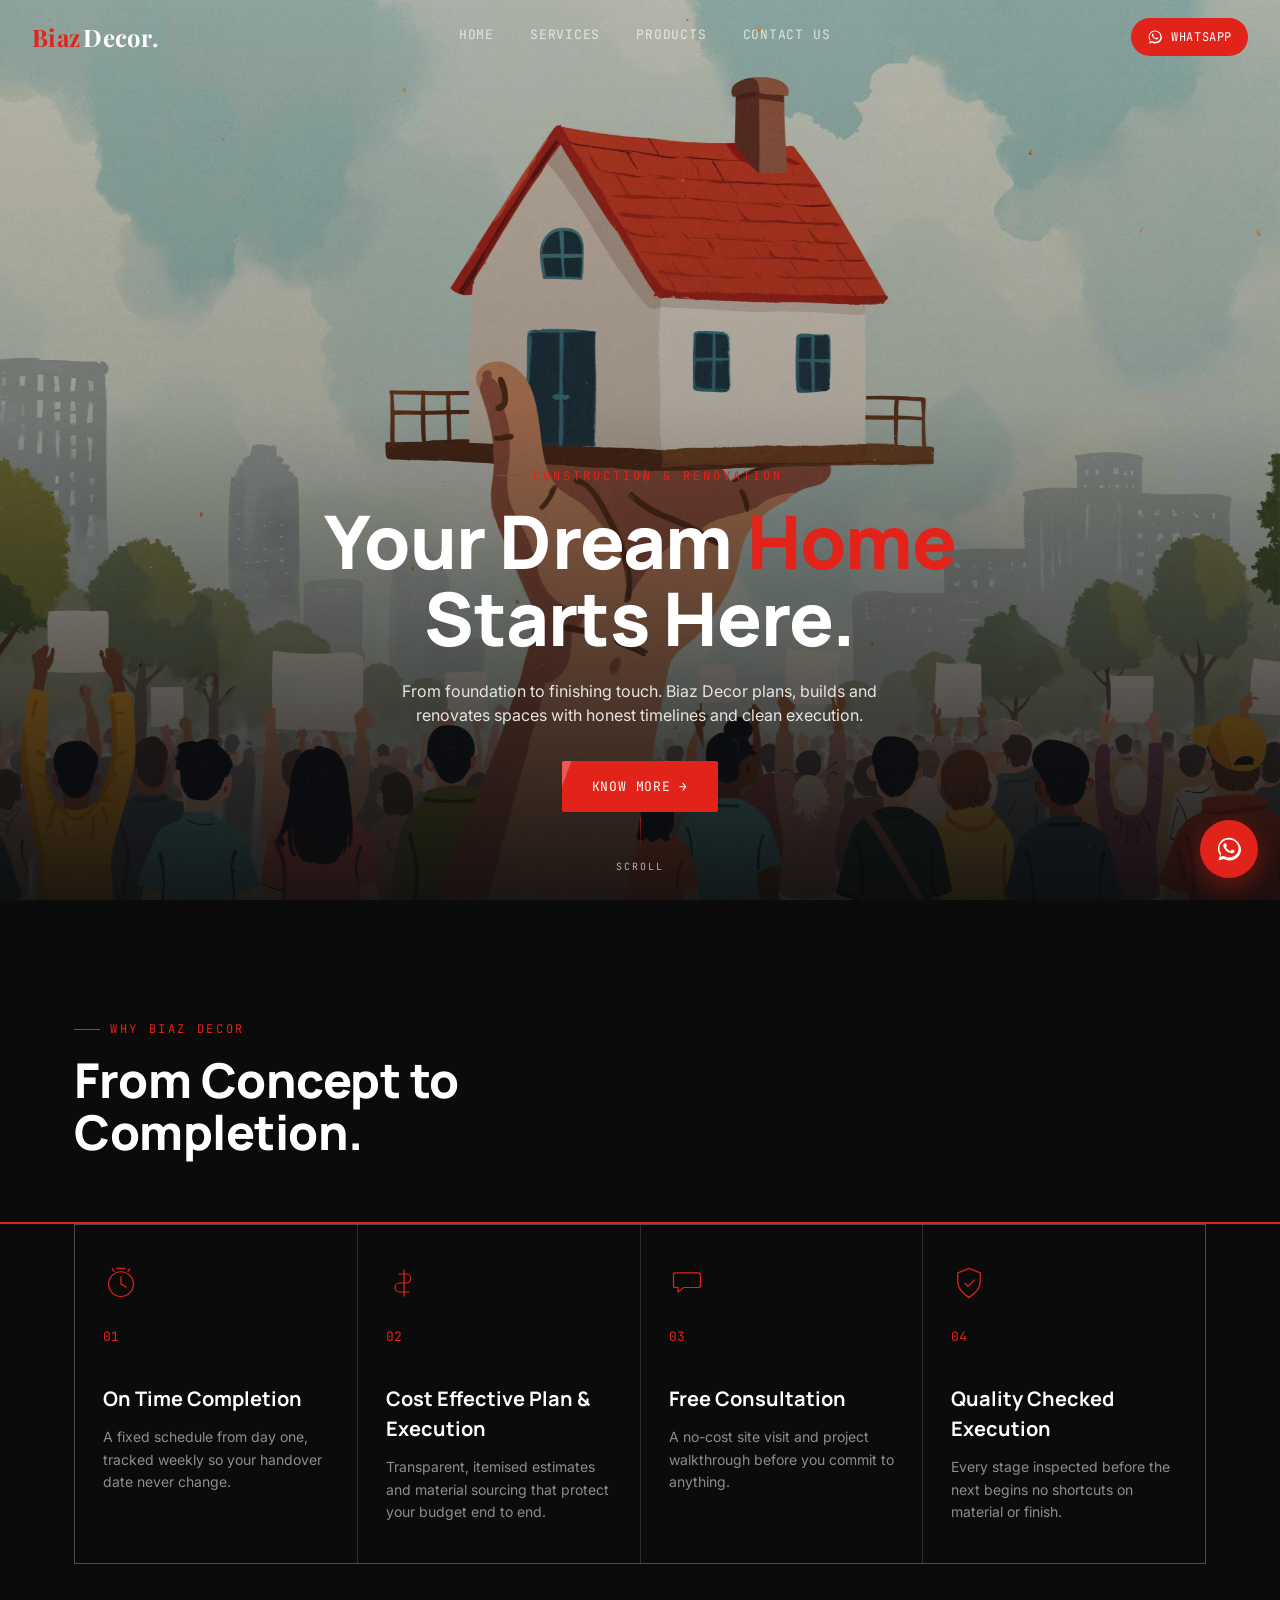
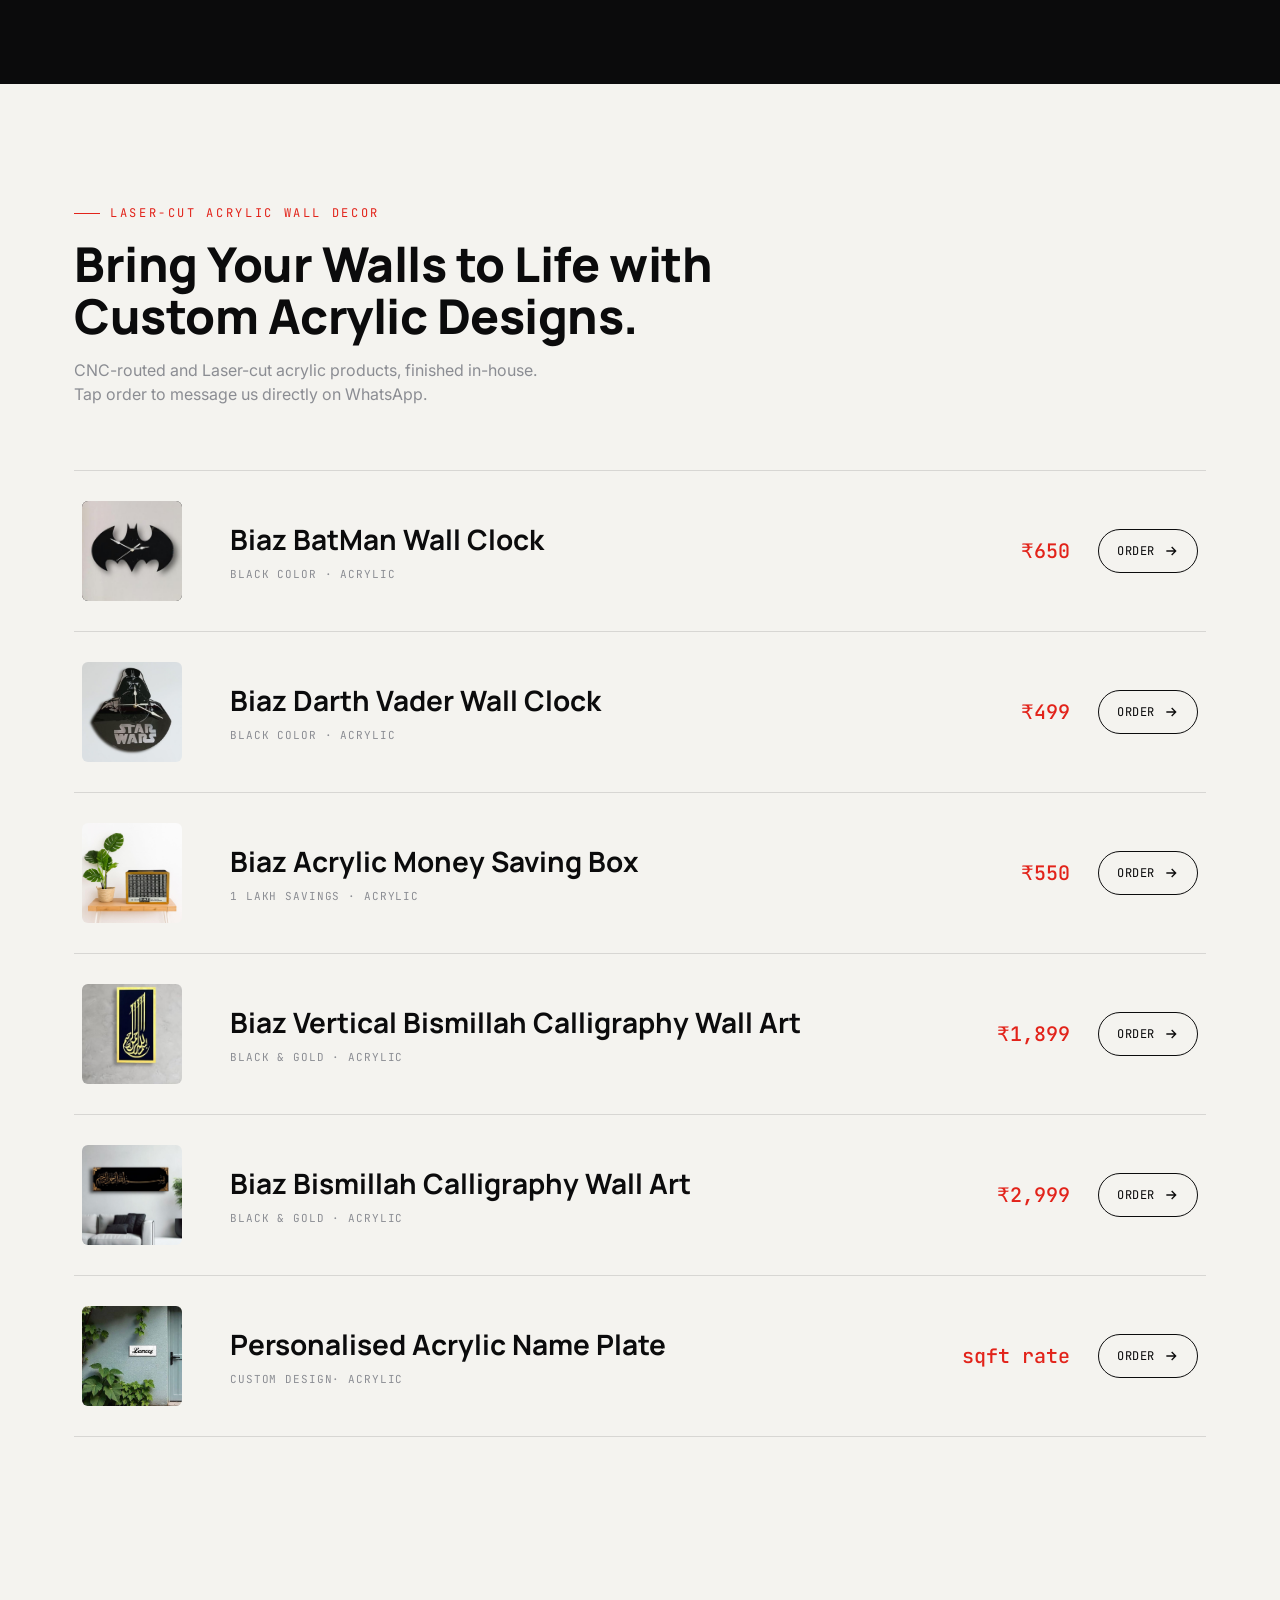
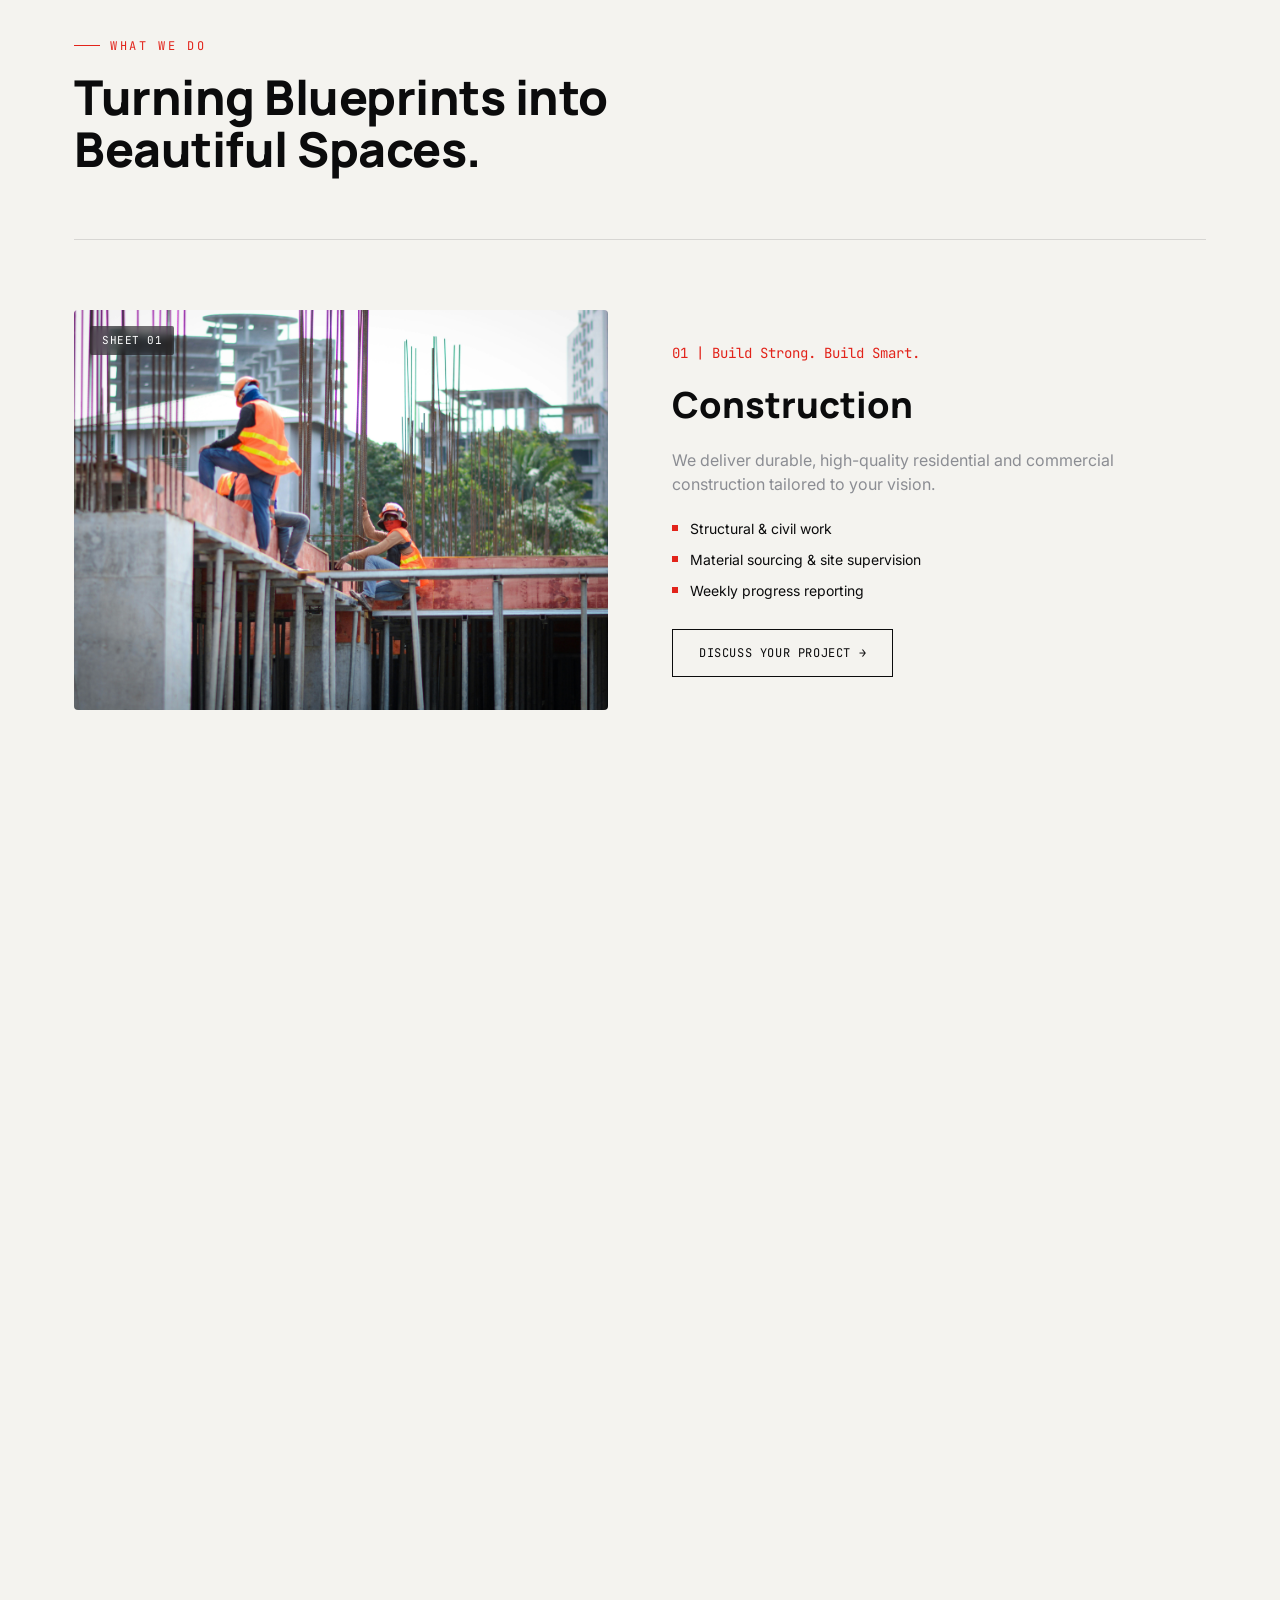
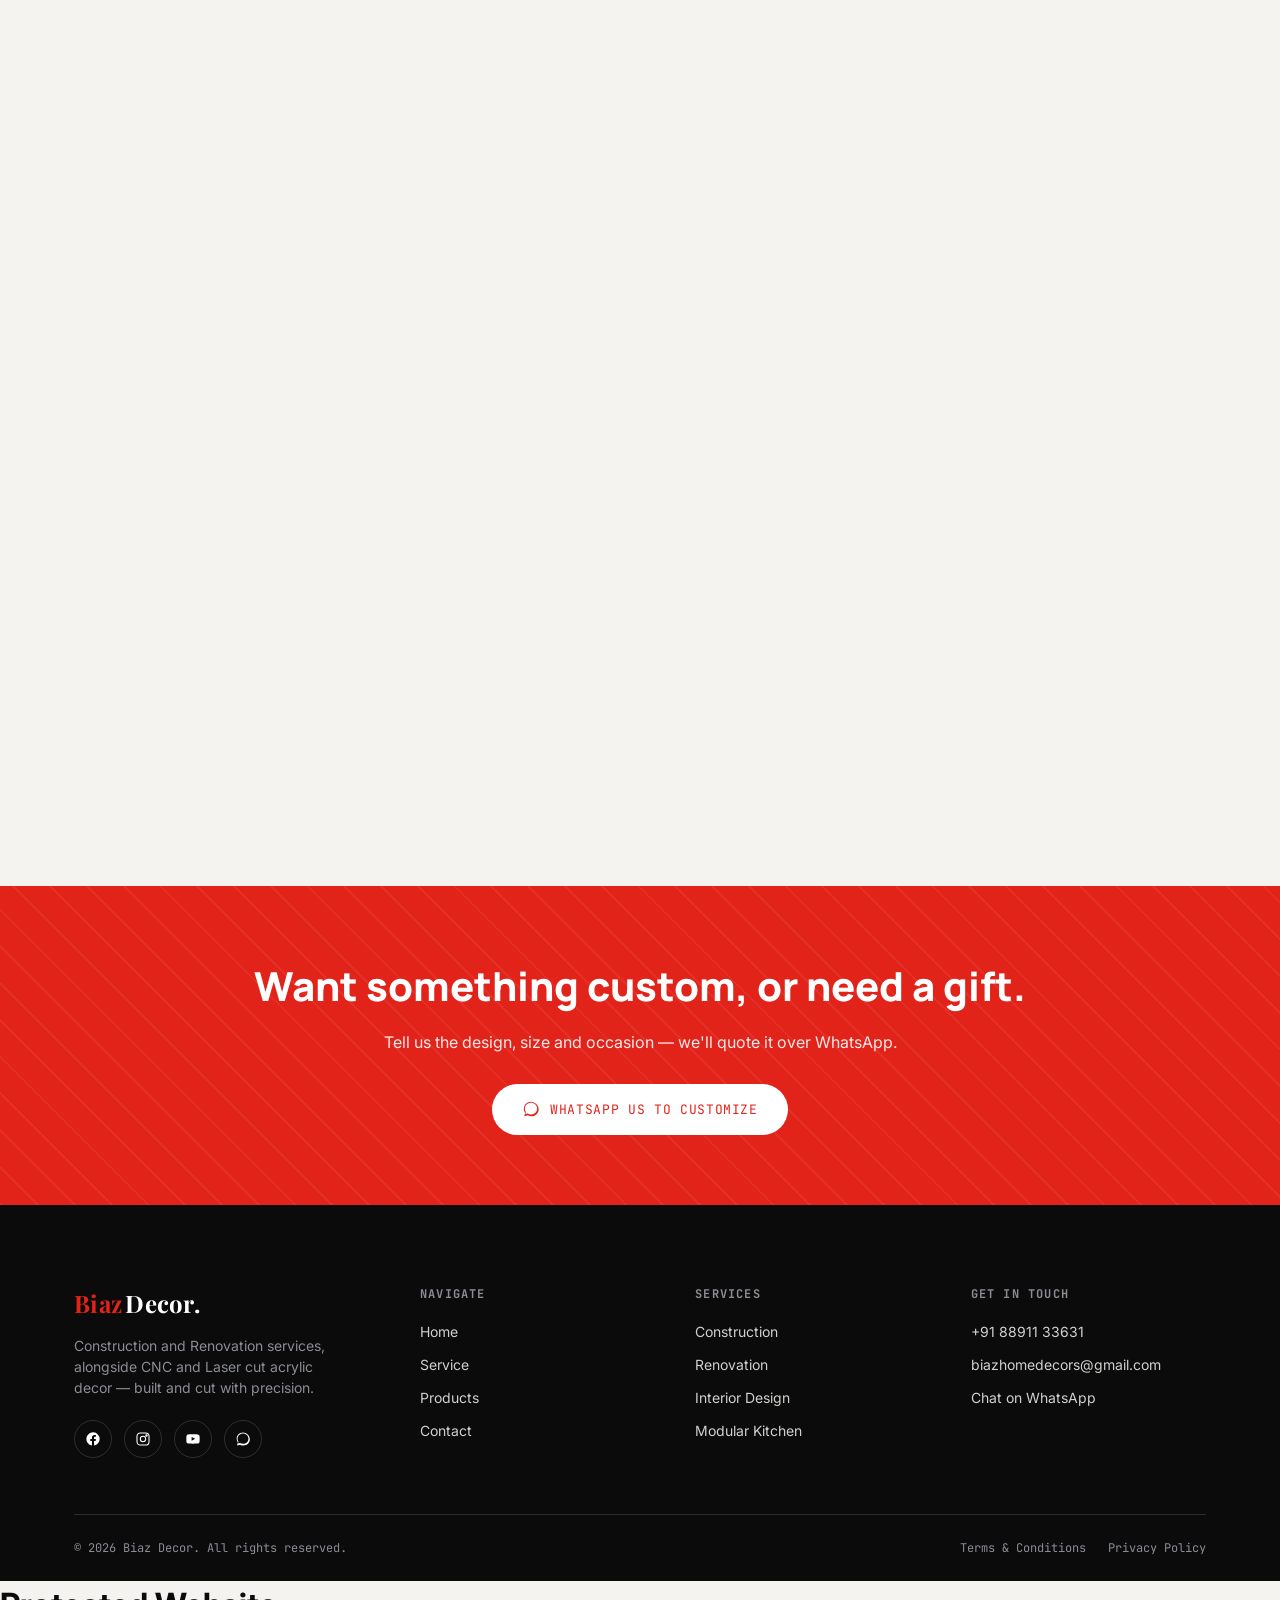
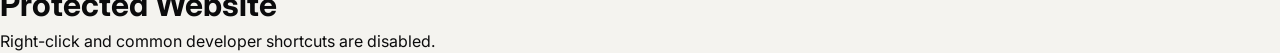
==== commit 98b1a454: "Update hero image in index.html" ====
--- a/index.html
+++ b/index.html
@@ -49,7 +49,7 @@
 <!-- ============ HERO ============ -->
 <section class="hero" id="home">
   <div class="hero-media">
-    <img src="image/hero 1.jpg" alt="Construction site at work">
+    <img src="image/hero 2.jpg" alt="Construction site at work">
   </div>
   <div class="hero-content">
     <span class="hero-eyebrow">Construction &amp; Renovation</span>
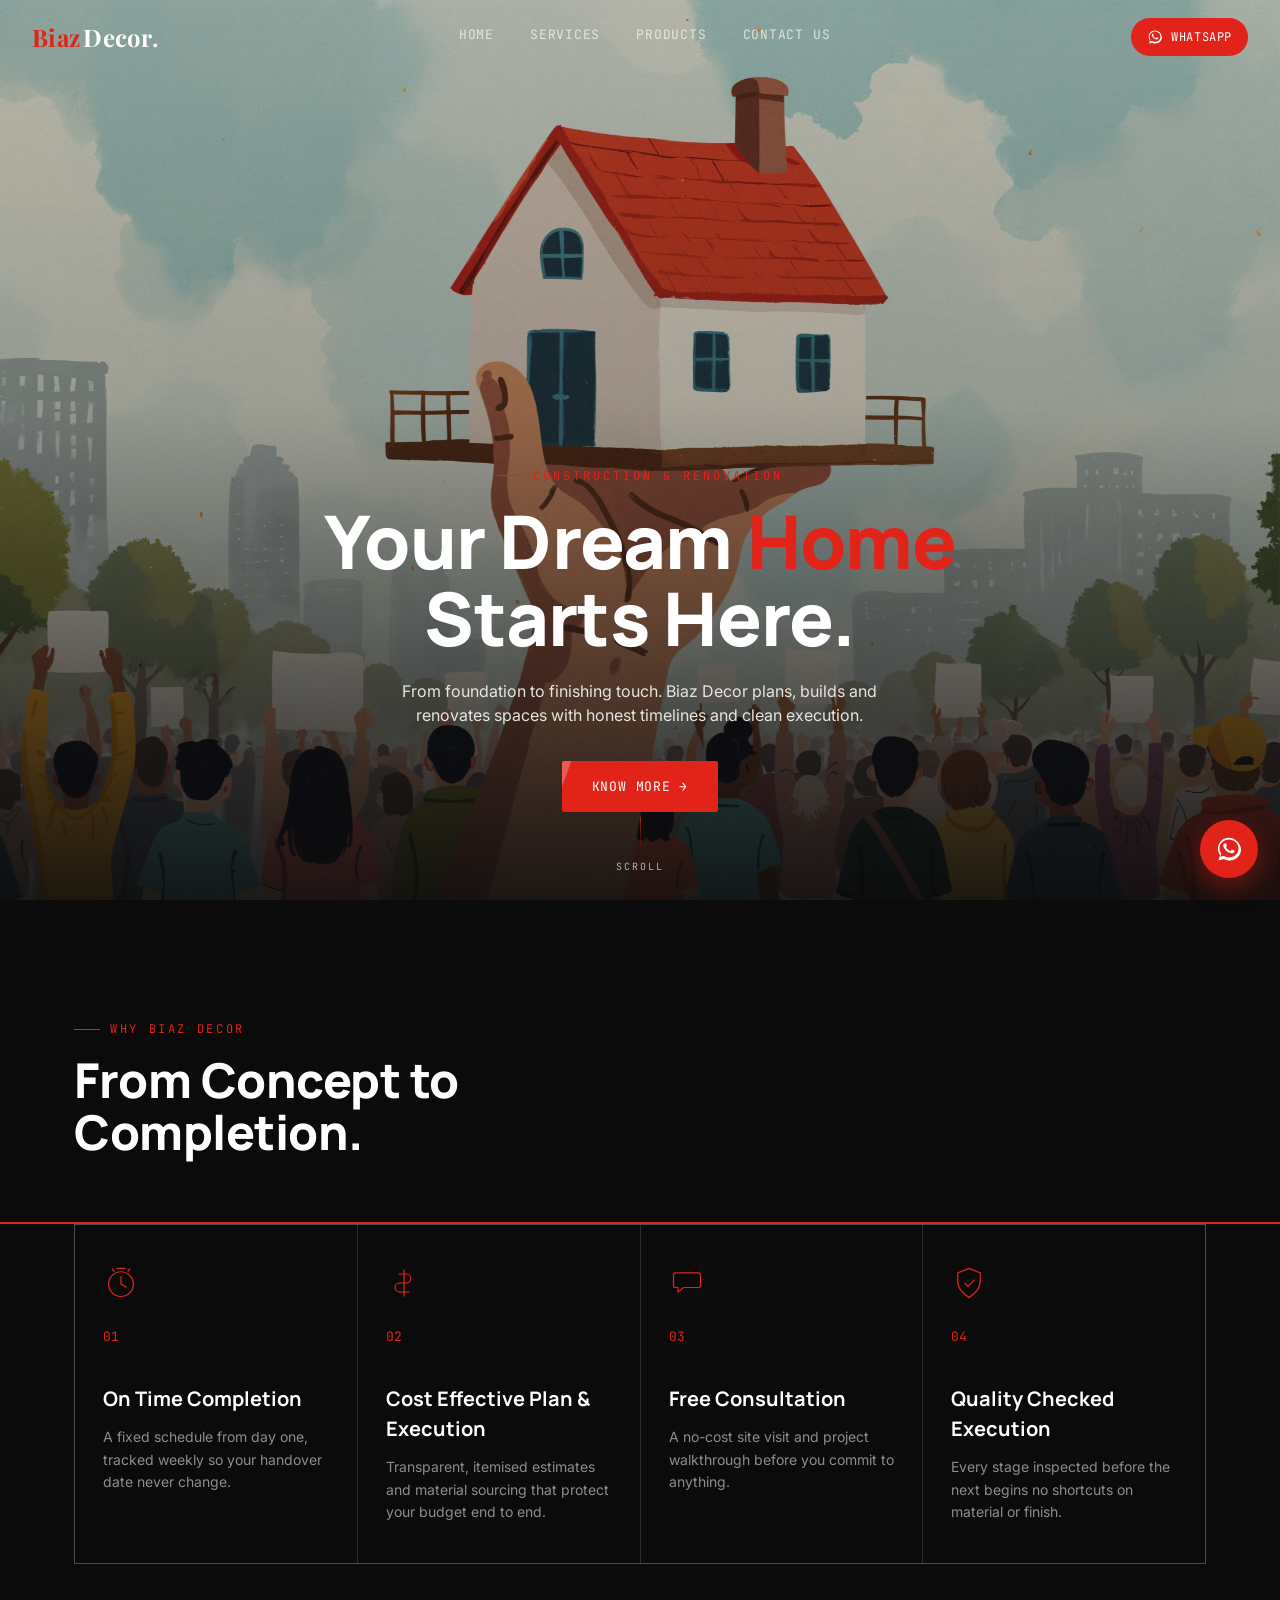
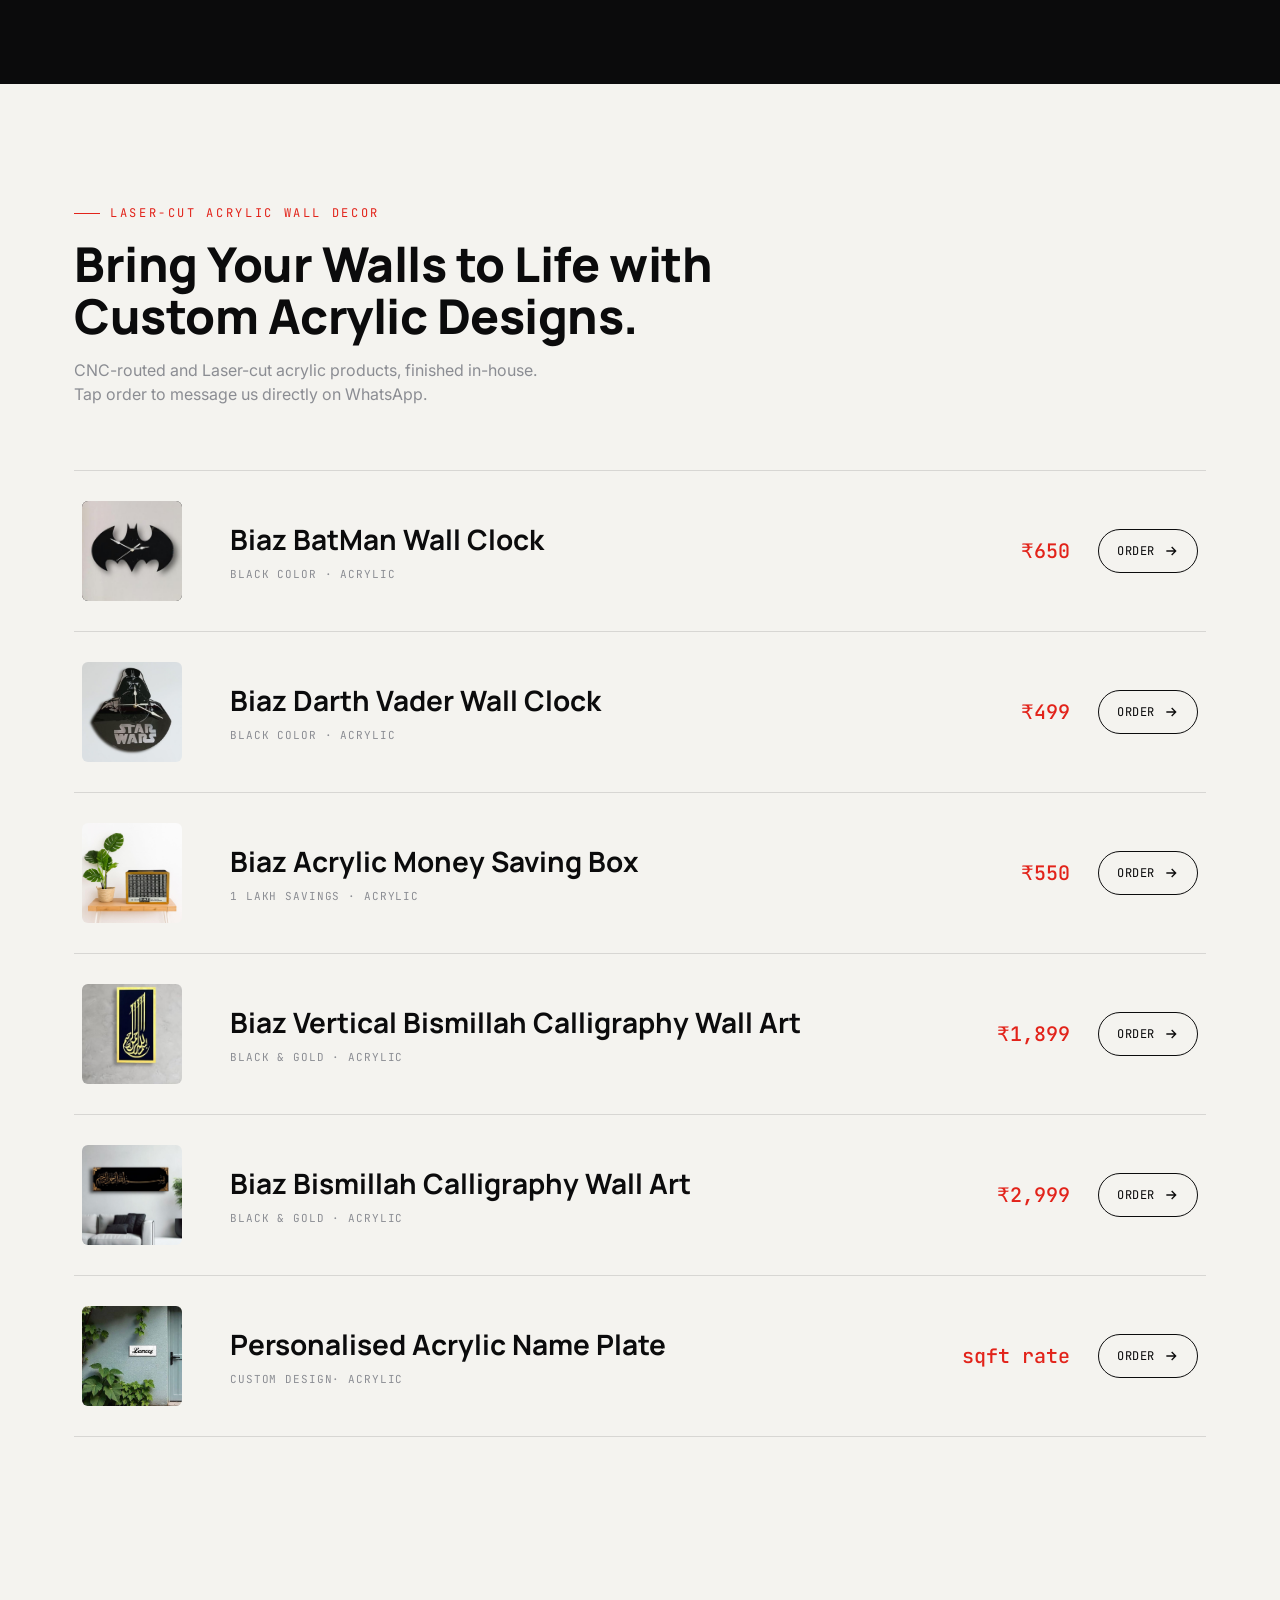
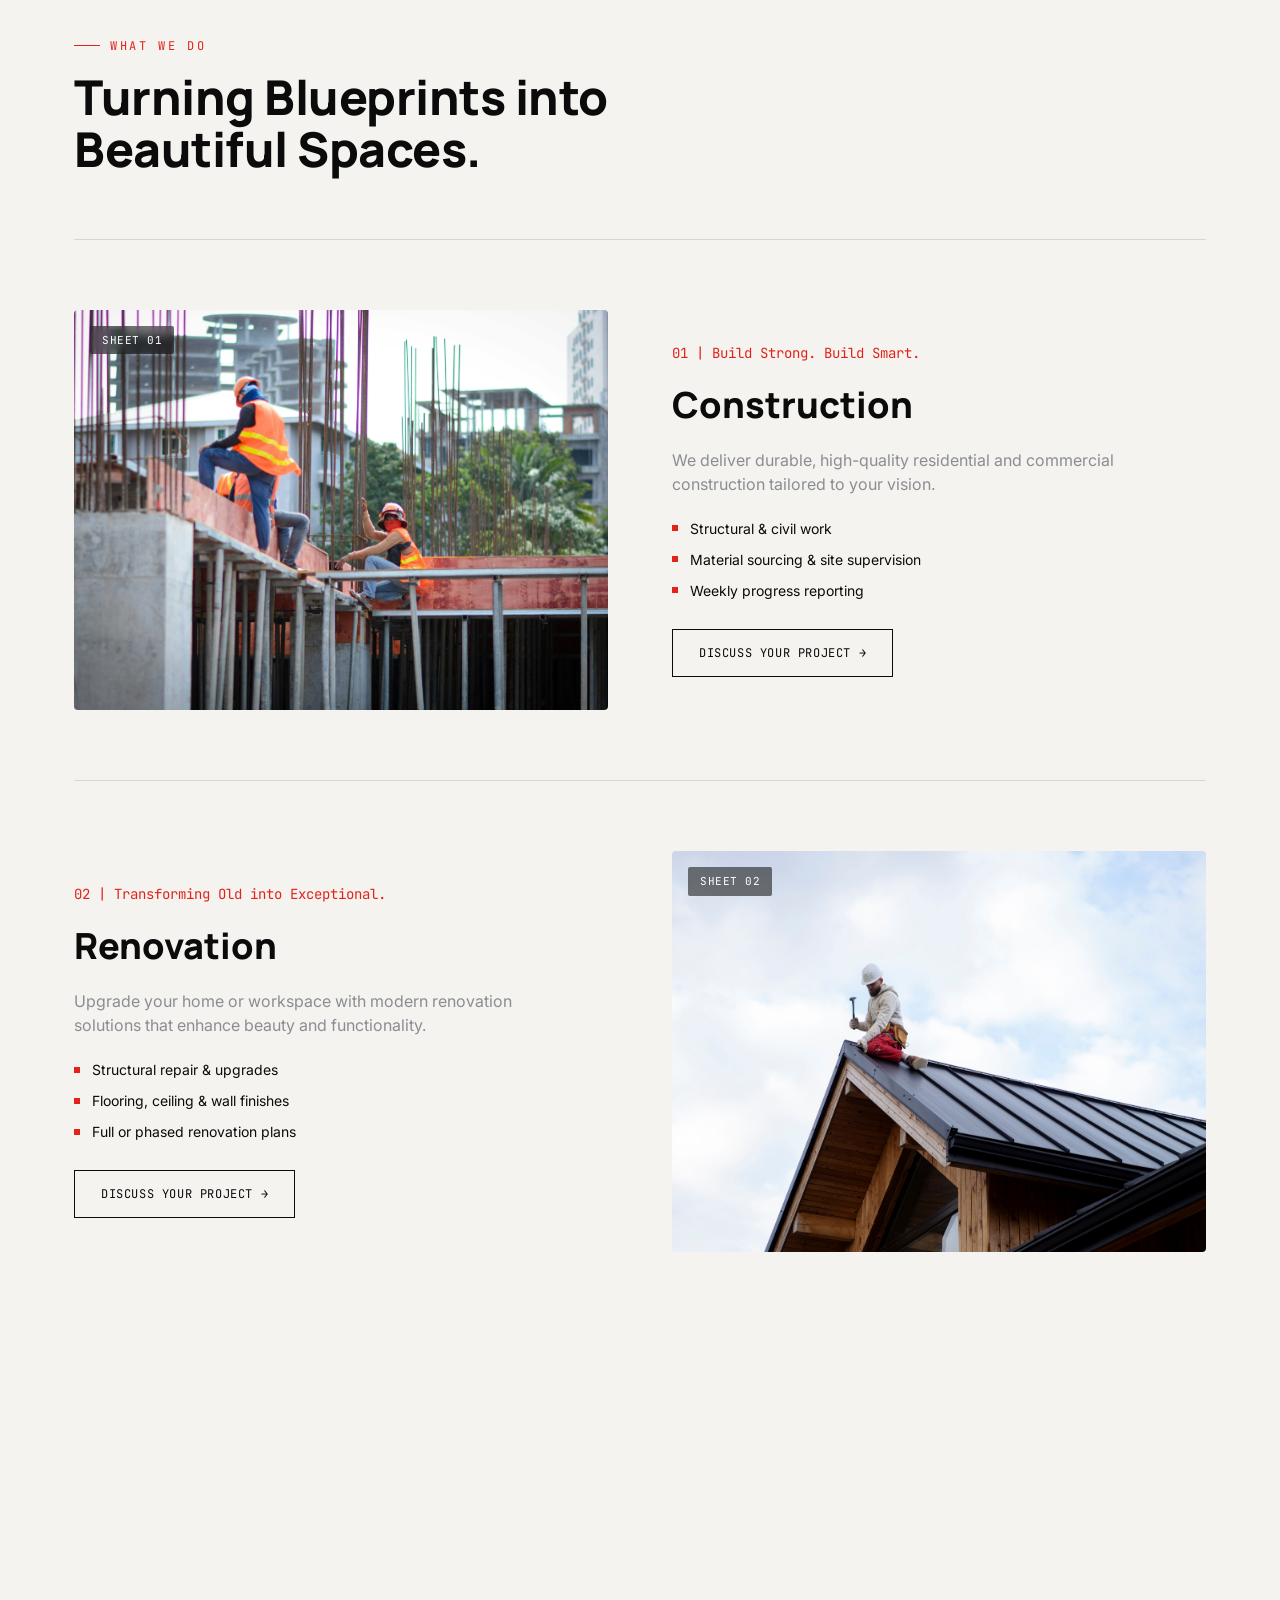
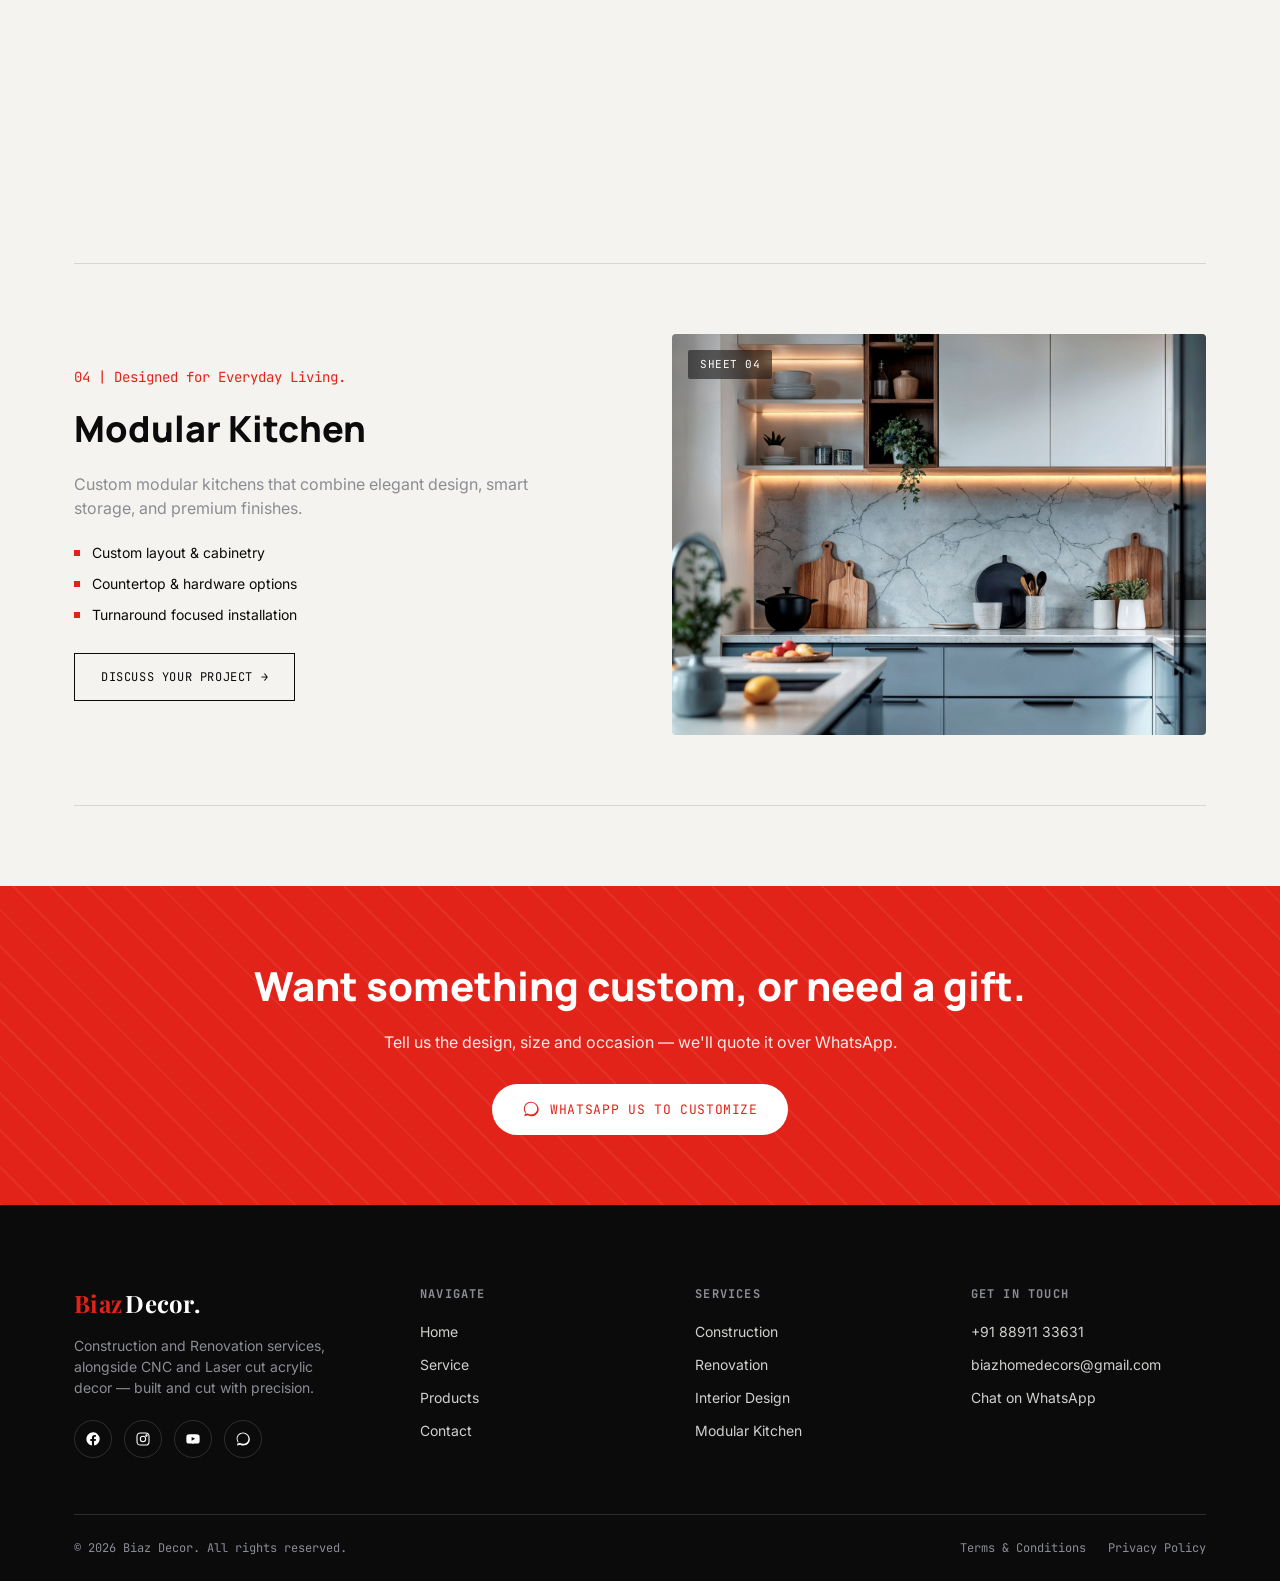
==== commit e36bb9ed: "Update index.html" ====
--- a/index.html
+++ b/index.html
@@ -342,12 +342,11 @@
 <head>
     <meta charset="UTF-8">
     <meta name="viewport" content="width=device-width, initial-scale=1.0">
-    <title>Disable Right Click & Keys</title>
+   
 </head>
 <body>
 
-    <h1>Protected Website</h1>
-    <p>Right-click and common developer shortcuts are disabled.</p>
+
 
     <script>
         // Disable Right Click
